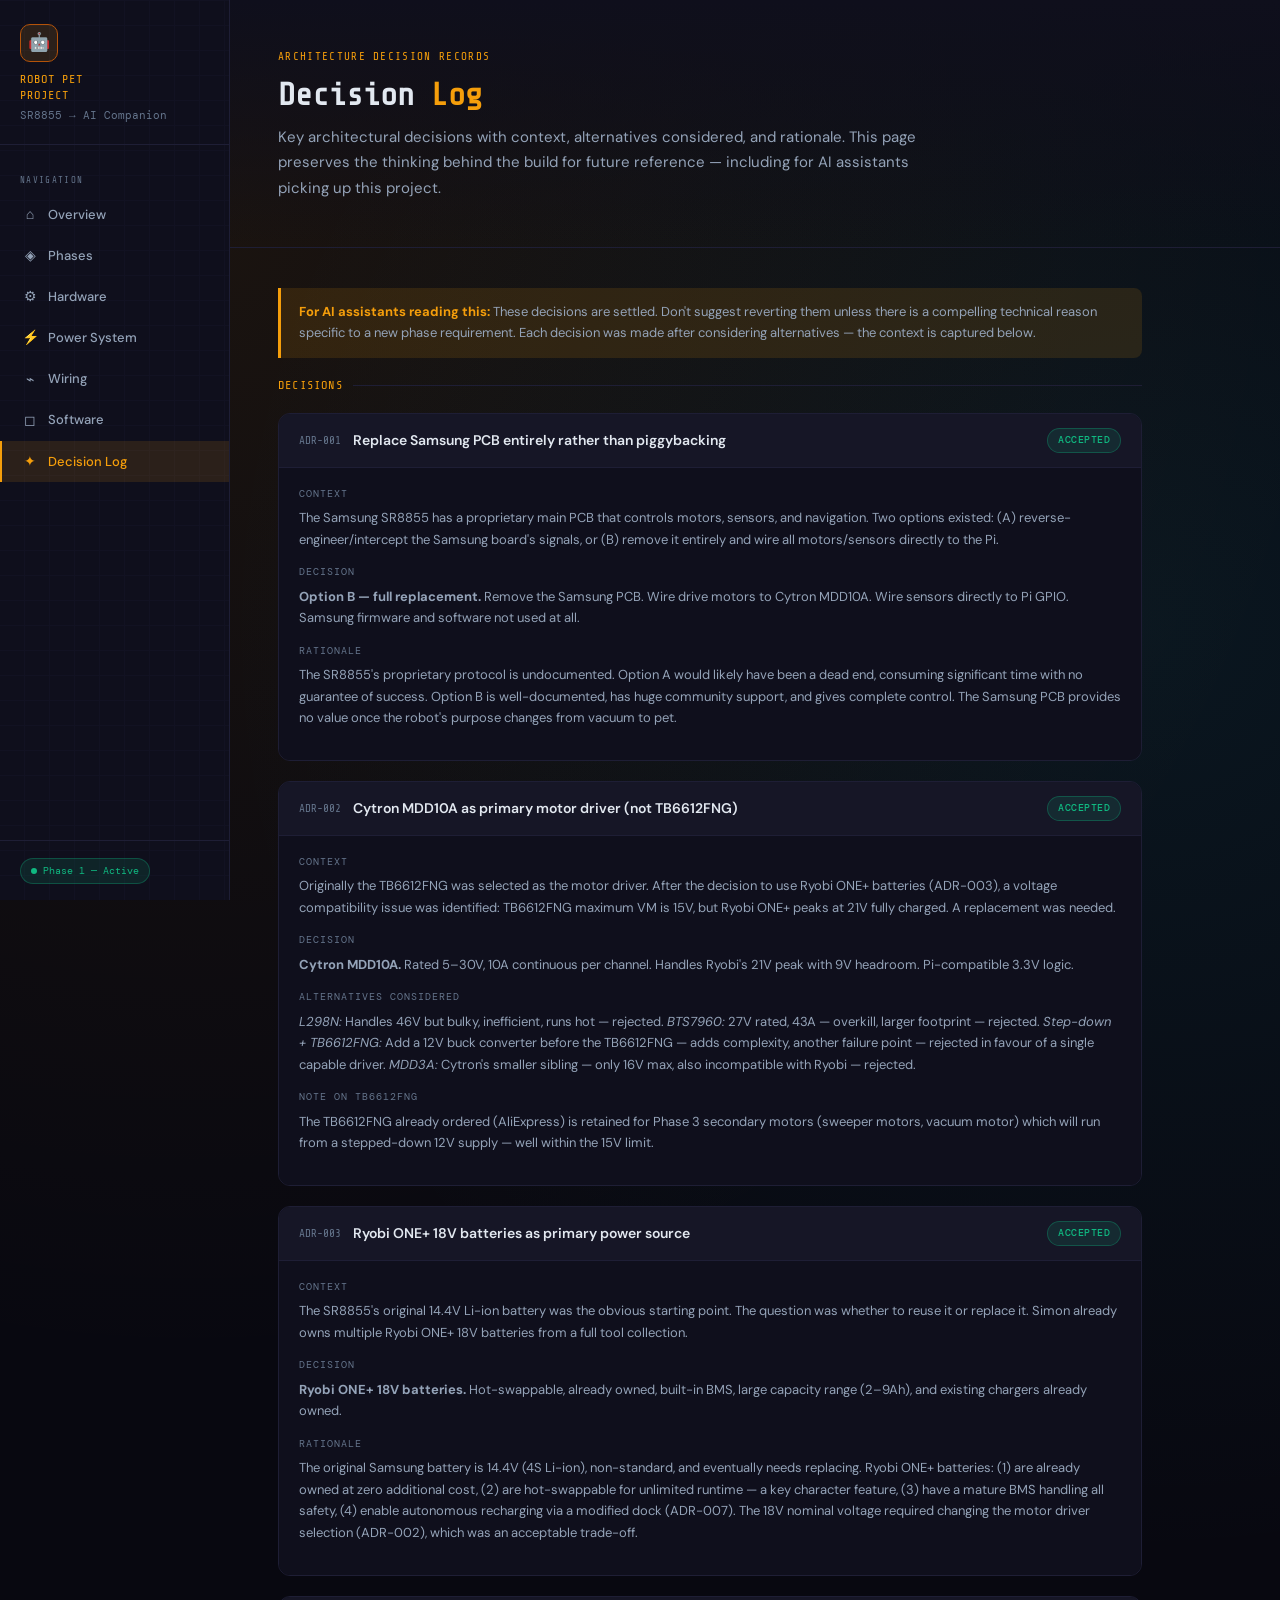
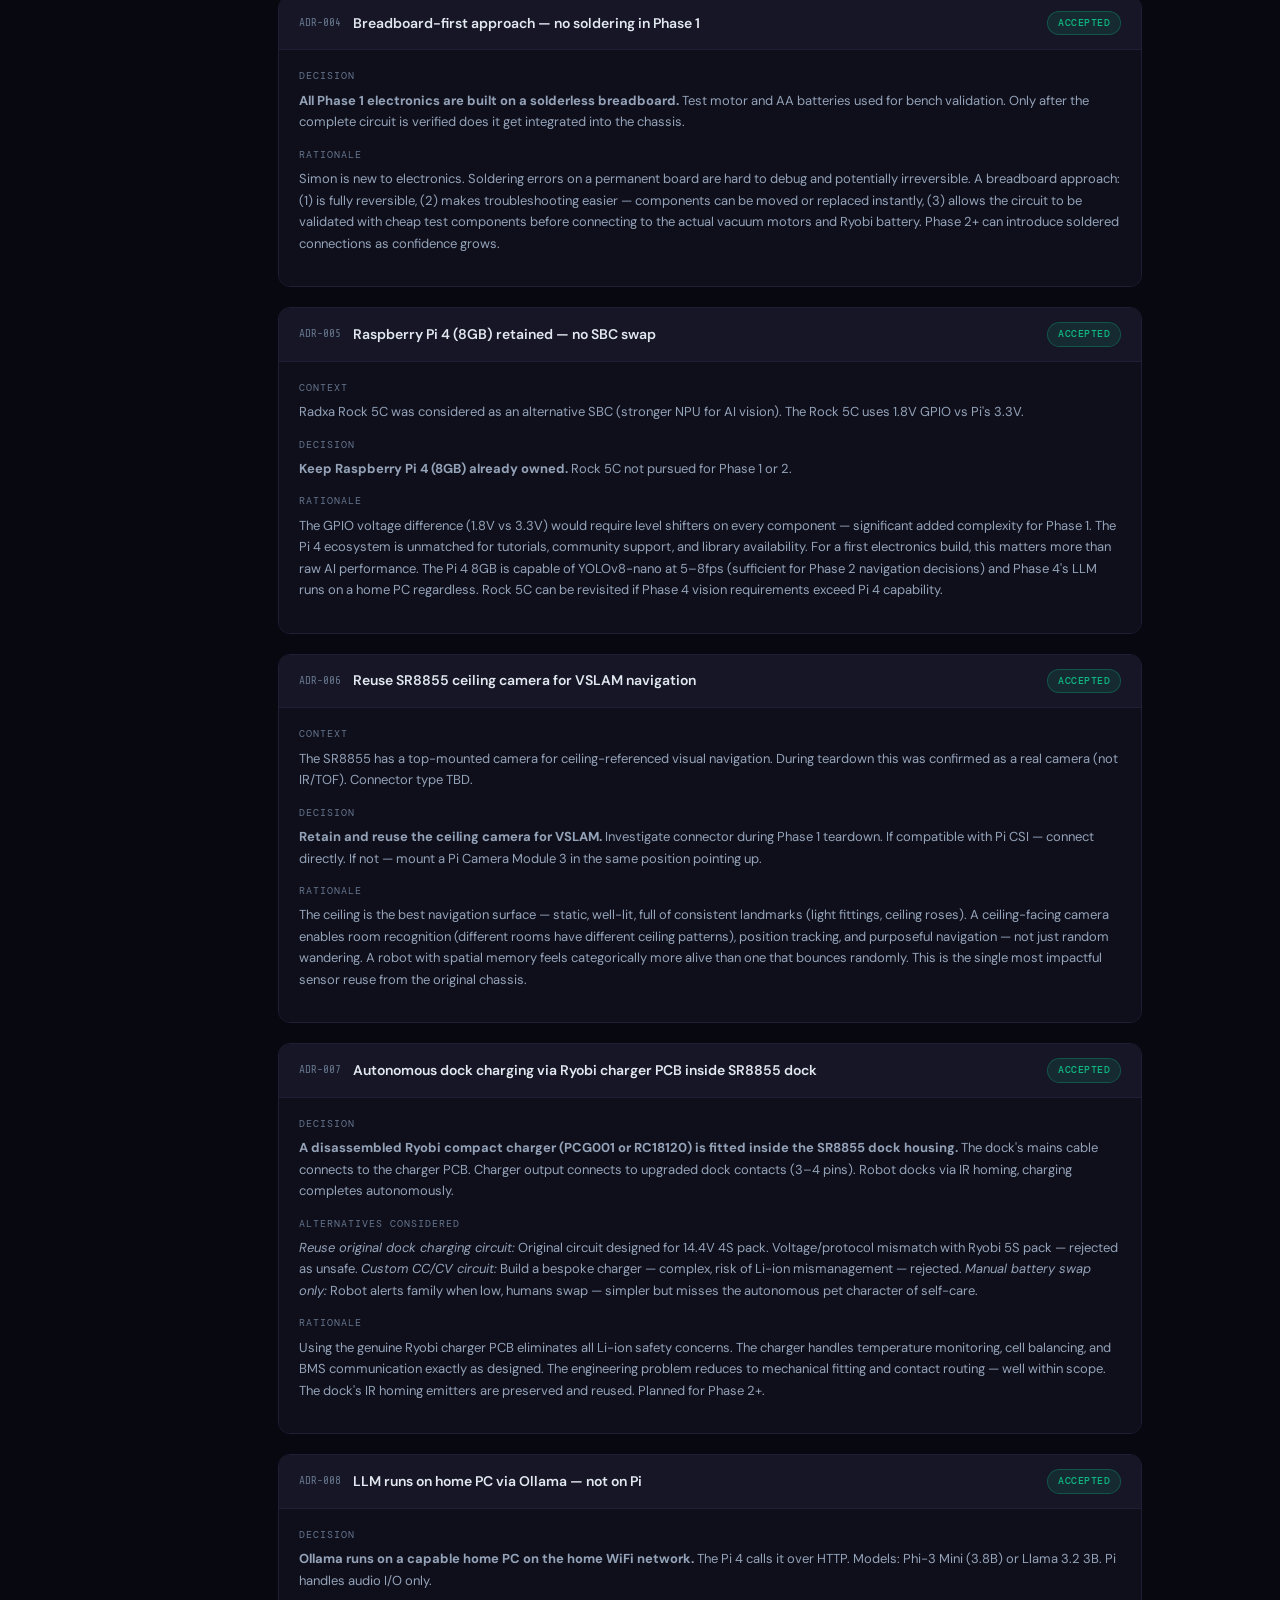
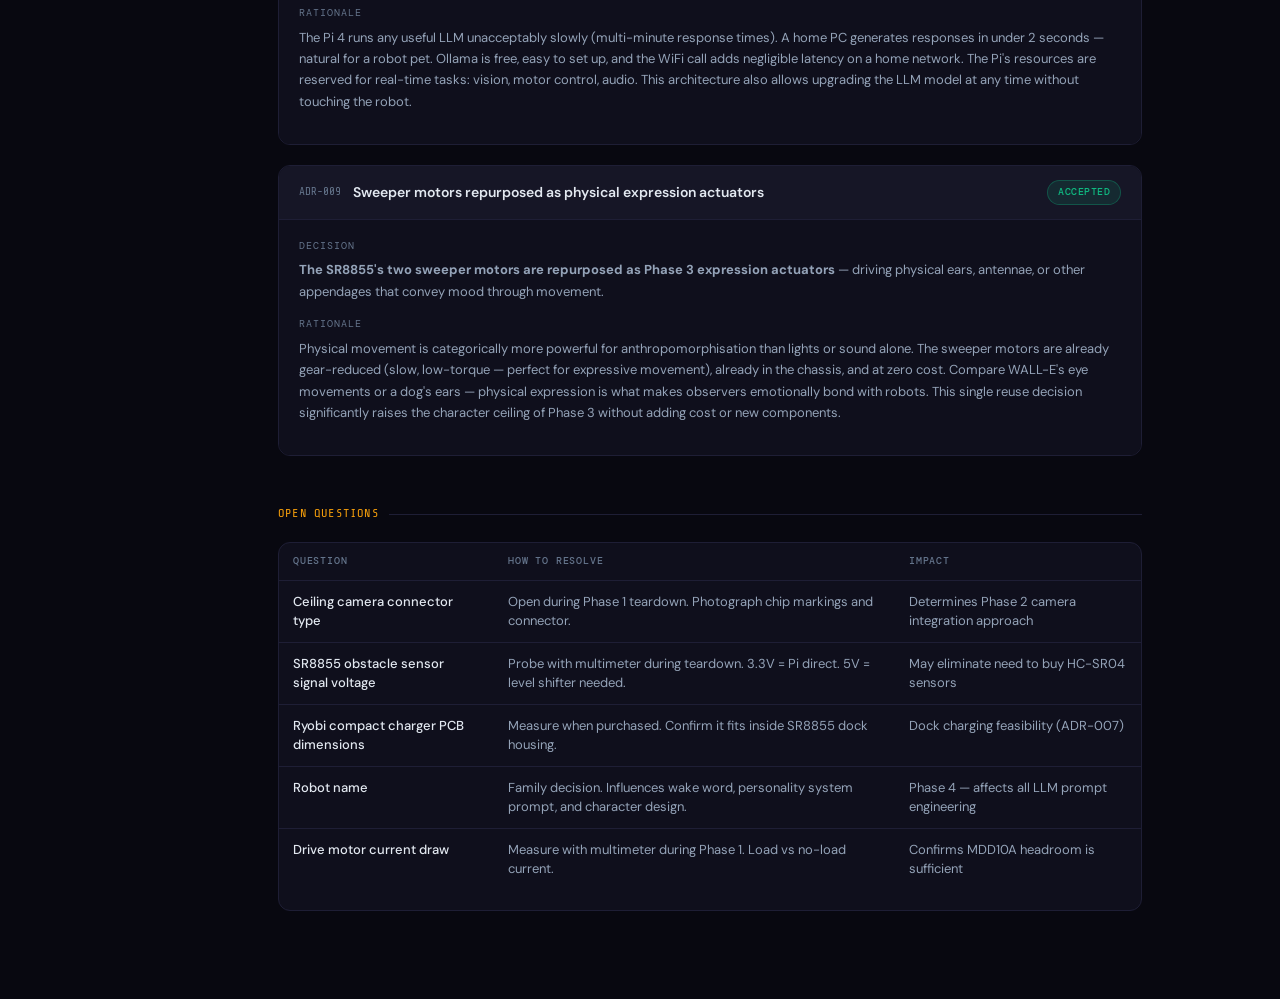
==== blog/decisions.html @ b0f36913 "chore: move documentation into blog folder" ====
<!DOCTYPE html>
<html lang="en">
<head>
<meta charset="UTF-8">
<meta name="viewport" content="width=device-width, initial-scale=1.0">
<title>Robot Pet Project — Decision Log</title>
<link rel="stylesheet" href="styles.css">
</head>
<body>

<nav class="sidebar">
  <div class="sidebar-logo">
    <div class="logo-icon">🤖</div>
    <div class="logo-title">Robot Pet<br>Project</div>
    <div class="logo-sub">SR8855 → AI Companion</div>
  </div>
  <div class="sidebar-nav">
    <div class="nav-section">Navigation</div>
    <a href="index.html" class="nav-link"><span class="nav-icon">⌂</span> Overview</a>
    <a href="phases.html" class="nav-link"><span class="nav-icon">◈</span> Phases</a>
    <a href="hardware.html" class="nav-link"><span class="nav-icon">⚙</span> Hardware</a>
    <a href="power.html" class="nav-link"><span class="nav-icon">⚡</span> Power System</a>
    <a href="wiring.html" class="nav-link"><span class="nav-icon">⌁</span> Wiring</a>
    <a href="software.html" class="nav-link"><span class="nav-icon">◻</span> Software</a>
    <a href="decisions.html" class="nav-link active"><span class="nav-icon">✦</span> Decision Log</a>
  </div>
  <div class="sidebar-footer">
    <div class="status-pill"><span class="status-dot"></span> Phase 1 — Active</div>
  </div>
</nav>

<main class="main">
  <div class="page-header">
    <div class="page-eyebrow">Architecture Decision Records</div>
    <h1 class="page-title">Decision <span>Log</span></h1>
    <p class="page-desc">Key architectural decisions with context, alternatives considered, and rationale. This page preserves the thinking behind the build for future reference — including for AI assistants picking up this project.</p>
  </div>

  <div class="content">

    <div class="info-box">
      <strong>For AI assistants reading this:</strong> These decisions are settled. Don't suggest reverting them unless there is a compelling technical reason specific to a new phase requirement. Each decision was made after considering alternatives — the context is captured below.
    </div>

    <div class="section">
      <div class="section-title">Decisions</div>

      <div class="adr">
        <div class="adr-header">
          <div class="adr-id">ADR-001</div>
          <div class="adr-title">Replace Samsung PCB entirely rather than piggybacking</div>
          <span class="badge badge-green">Accepted</span>
        </div>
        <div class="adr-body">
          <div class="adr-section">Context</div>
          <p style="font-size:13px">The Samsung SR8855 has a proprietary main PCB that controls motors, sensors, and navigation. Two options existed: (A) reverse-engineer/intercept the Samsung board's signals, or (B) remove it entirely and wire all motors/sensors directly to the Pi.</p>
          <div class="adr-section">Decision</div>
          <p style="font-size:13px"><strong>Option B — full replacement.</strong> Remove the Samsung PCB. Wire drive motors to Cytron MDD10A. Wire sensors directly to Pi GPIO. Samsung firmware and software not used at all.</p>
          <div class="adr-section">Rationale</div>
          <p style="font-size:13px">The SR8855's proprietary protocol is undocumented. Option A would likely have been a dead end, consuming significant time with no guarantee of success. Option B is well-documented, has huge community support, and gives complete control. The Samsung PCB provides no value once the robot's purpose changes from vacuum to pet.</p>
        </div>
      </div>

      <div class="adr">
        <div class="adr-header">
          <div class="adr-id">ADR-002</div>
          <div class="adr-title">Cytron MDD10A as primary motor driver (not TB6612FNG)</div>
          <span class="badge badge-green">Accepted</span>
        </div>
        <div class="adr-body">
          <div class="adr-section">Context</div>
          <p style="font-size:13px">Originally the TB6612FNG was selected as the motor driver. After the decision to use Ryobi ONE+ batteries (ADR-003), a voltage compatibility issue was identified: TB6612FNG maximum VM is 15V, but Ryobi ONE+ peaks at 21V fully charged. A replacement was needed.</p>
          <div class="adr-section">Decision</div>
          <p style="font-size:13px"><strong>Cytron MDD10A.</strong> Rated 5–30V, 10A continuous per channel. Handles Ryobi's 21V peak with 9V headroom. Pi-compatible 3.3V logic.</p>
          <div class="adr-section">Alternatives considered</div>
          <p style="font-size:13px"><em>L298N:</em> Handles 46V but bulky, inefficient, runs hot — rejected. <em>BTS7960:</em> 27V rated, 43A — overkill, larger footprint — rejected. <em>Step-down + TB6612FNG:</em> Add a 12V buck converter before the TB6612FNG — adds complexity, another failure point — rejected in favour of a single capable driver. <em>MDD3A:</em> Cytron's smaller sibling — only 16V max, also incompatible with Ryobi — rejected.</p>
          <div class="adr-section">Note on TB6612FNG</div>
          <p style="font-size:13px">The TB6612FNG already ordered (AliExpress) is retained for Phase 3 secondary motors (sweeper motors, vacuum motor) which will run from a stepped-down 12V supply — well within the 15V limit.</p>
        </div>
      </div>

      <div class="adr">
        <div class="adr-header">
          <div class="adr-id">ADR-003</div>
          <div class="adr-title">Ryobi ONE+ 18V batteries as primary power source</div>
          <span class="badge badge-green">Accepted</span>
        </div>
        <div class="adr-body">
          <div class="adr-section">Context</div>
          <p style="font-size:13px">The SR8855's original 14.4V Li-ion battery was the obvious starting point. The question was whether to reuse it or replace it. Simon already owns multiple Ryobi ONE+ 18V batteries from a full tool collection.</p>
          <div class="adr-section">Decision</div>
          <p style="font-size:13px"><strong>Ryobi ONE+ 18V batteries.</strong> Hot-swappable, already owned, built-in BMS, large capacity range (2–9Ah), and existing chargers already owned.</p>
          <div class="adr-section">Rationale</div>
          <p style="font-size:13px">The original Samsung battery is 14.4V (4S Li-ion), non-standard, and eventually needs replacing. Ryobi ONE+ batteries: (1) are already owned at zero additional cost, (2) are hot-swappable for unlimited runtime — a key character feature, (3) have a mature BMS handling all safety, (4) enable autonomous recharging via a modified dock (ADR-007). The 18V nominal voltage required changing the motor driver selection (ADR-002), which was an acceptable trade-off.</p>
        </div>
      </div>

      <div class="adr">
        <div class="adr-header">
          <div class="adr-id">ADR-004</div>
          <div class="adr-title">Breadboard-first approach — no soldering in Phase 1</div>
          <span class="badge badge-green">Accepted</span>
        </div>
        <div class="adr-body">
          <div class="adr-section">Decision</div>
          <p style="font-size:13px"><strong>All Phase 1 electronics are built on a solderless breadboard.</strong> Test motor and AA batteries used for bench validation. Only after the complete circuit is verified does it get integrated into the chassis.</p>
          <div class="adr-section">Rationale</div>
          <p style="font-size:13px">Simon is new to electronics. Soldering errors on a permanent board are hard to debug and potentially irreversible. A breadboard approach: (1) is fully reversible, (2) makes troubleshooting easier — components can be moved or replaced instantly, (3) allows the circuit to be validated with cheap test components before connecting to the actual vacuum motors and Ryobi battery. Phase 2+ can introduce soldered connections as confidence grows.</p>
        </div>
      </div>

      <div class="adr">
        <div class="adr-header">
          <div class="adr-id">ADR-005</div>
          <div class="adr-title">Raspberry Pi 4 (8GB) retained — no SBC swap</div>
          <span class="badge badge-green">Accepted</span>
        </div>
        <div class="adr-body">
          <div class="adr-section">Context</div>
          <p style="font-size:13px">Radxa Rock 5C was considered as an alternative SBC (stronger NPU for AI vision). The Rock 5C uses 1.8V GPIO vs Pi's 3.3V.</p>
          <div class="adr-section">Decision</div>
          <p style="font-size:13px"><strong>Keep Raspberry Pi 4 (8GB) already owned.</strong> Rock 5C not pursued for Phase 1 or 2.</p>
          <div class="adr-section">Rationale</div>
          <p style="font-size:13px">The GPIO voltage difference (1.8V vs 3.3V) would require level shifters on every component — significant added complexity for Phase 1. The Pi 4 ecosystem is unmatched for tutorials, community support, and library availability. For a first electronics build, this matters more than raw AI performance. The Pi 4 8GB is capable of YOLOv8-nano at 5–8fps (sufficient for Phase 2 navigation decisions) and Phase 4's LLM runs on a home PC regardless. Rock 5C can be revisited if Phase 4 vision requirements exceed Pi 4 capability.</p>
        </div>
      </div>

      <div class="adr">
        <div class="adr-header">
          <div class="adr-id">ADR-006</div>
          <div class="adr-title">Reuse SR8855 ceiling camera for VSLAM navigation</div>
          <span class="badge badge-green">Accepted</span>
        </div>
        <div class="adr-body">
          <div class="adr-section">Context</div>
          <p style="font-size:13px">The SR8855 has a top-mounted camera for ceiling-referenced visual navigation. During teardown this was confirmed as a real camera (not IR/TOF). Connector type TBD.</p>
          <div class="adr-section">Decision</div>
          <p style="font-size:13px"><strong>Retain and reuse the ceiling camera for VSLAM.</strong> Investigate connector during Phase 1 teardown. If compatible with Pi CSI — connect directly. If not — mount a Pi Camera Module 3 in the same position pointing up.</p>
          <div class="adr-section">Rationale</div>
          <p style="font-size:13px">The ceiling is the best navigation surface — static, well-lit, full of consistent landmarks (light fittings, ceiling roses). A ceiling-facing camera enables room recognition (different rooms have different ceiling patterns), position tracking, and purposeful navigation — not just random wandering. A robot with spatial memory feels categorically more alive than one that bounces randomly. This is the single most impactful sensor reuse from the original chassis.</p>
        </div>
      </div>

      <div class="adr">
        <div class="adr-header">
          <div class="adr-id">ADR-007</div>
          <div class="adr-title">Autonomous dock charging via Ryobi charger PCB inside SR8855 dock</div>
          <span class="badge badge-green">Accepted</span>
        </div>
        <div class="adr-body">
          <div class="adr-section">Decision</div>
          <p style="font-size:13px"><strong>A disassembled Ryobi compact charger (PCG001 or RC18120) is fitted inside the SR8855 dock housing.</strong> The dock's mains cable connects to the charger PCB. Charger output connects to upgraded dock contacts (3–4 pins). Robot docks via IR homing, charging completes autonomously.</p>
          <div class="adr-section">Alternatives considered</div>
          <p style="font-size:13px"><em>Reuse original dock charging circuit:</em> Original circuit designed for 14.4V 4S pack. Voltage/protocol mismatch with Ryobi 5S pack — rejected as unsafe. <em>Custom CC/CV circuit:</em> Build a bespoke charger — complex, risk of Li-ion mismanagement — rejected. <em>Manual battery swap only:</em> Robot alerts family when low, humans swap — simpler but misses the autonomous pet character of self-care.</p>
          <div class="adr-section">Rationale</div>
          <p style="font-size:13px">Using the genuine Ryobi charger PCB eliminates all Li-ion safety concerns. The charger handles temperature monitoring, cell balancing, and BMS communication exactly as designed. The engineering problem reduces to mechanical fitting and contact routing — well within scope. The dock's IR homing emitters are preserved and reused. Planned for Phase 2+.</p>
        </div>
      </div>

      <div class="adr">
        <div class="adr-header">
          <div class="adr-id">ADR-008</div>
          <div class="adr-title">LLM runs on home PC via Ollama — not on Pi</div>
          <span class="badge badge-green">Accepted</span>
        </div>
        <div class="adr-body">
          <div class="adr-section">Decision</div>
          <p style="font-size:13px"><strong>Ollama runs on a capable home PC on the home WiFi network.</strong> The Pi 4 calls it over HTTP. Models: Phi-3 Mini (3.8B) or Llama 3.2 3B. Pi handles audio I/O only.</p>
          <div class="adr-section">Rationale</div>
          <p style="font-size:13px">The Pi 4 runs any useful LLM unacceptably slowly (multi-minute response times). A home PC generates responses in under 2 seconds — natural for a robot pet. Ollama is free, easy to set up, and the WiFi call adds negligible latency on a home network. The Pi's resources are reserved for real-time tasks: vision, motor control, audio. This architecture also allows upgrading the LLM model at any time without touching the robot.</p>
        </div>
      </div>

      <div class="adr">
        <div class="adr-header">
          <div class="adr-id">ADR-009</div>
          <div class="adr-title">Sweeper motors repurposed as physical expression actuators</div>
          <span class="badge badge-green">Accepted</span>
        </div>
        <div class="adr-body">
          <div class="adr-section">Decision</div>
          <p style="font-size:13px"><strong>The SR8855's two sweeper motors are repurposed as Phase 3 expression actuators</strong> — driving physical ears, antennae, or other appendages that convey mood through movement.</p>
          <div class="adr-section">Rationale</div>
          <p style="font-size:13px">Physical movement is categorically more powerful for anthropomorphisation than lights or sound alone. The sweeper motors are already gear-reduced (slow, low-torque — perfect for expressive movement), already in the chassis, and at zero cost. Compare WALL-E's eye movements or a dog's ears — physical expression is what makes observers emotionally bond with robots. This single reuse decision significantly raises the character ceiling of Phase 3 without adding cost or new components.</p>
        </div>
      </div>

    </div>

    <div class="section">
      <div class="section-title">Open Questions</div>
      <div class="table-wrap">
        <table>
          <thead><tr><th>Question</th><th>How to resolve</th><th>Impact</th></tr></thead>
          <tbody>
            <tr>
              <td><strong>Ceiling camera connector type</strong></td>
              <td>Open during Phase 1 teardown. Photograph chip markings and connector.</td>
              <td>Determines Phase 2 camera integration approach</td>
            </tr>
            <tr>
              <td><strong>SR8855 obstacle sensor signal voltage</strong></td>
              <td>Probe with multimeter during teardown. 3.3V = Pi direct. 5V = level shifter needed.</td>
              <td>May eliminate need to buy HC-SR04 sensors</td>
            </tr>
            <tr>
              <td><strong>Ryobi compact charger PCB dimensions</strong></td>
              <td>Measure when purchased. Confirm it fits inside SR8855 dock housing.</td>
              <td>Dock charging feasibility (ADR-007)</td>
            </tr>
            <tr>
              <td><strong>Robot name</strong></td>
              <td>Family decision. Influences wake word, personality system prompt, and character design.</td>
              <td>Phase 4 — affects all LLM prompt engineering</td>
            </tr>
            <tr>
              <td><strong>Drive motor current draw</strong></td>
              <td>Measure with multimeter during Phase 1. Load vs no-load current.</td>
              <td>Confirms MDD10A headroom is sufficient</td>
            </tr>
          </tbody>
        </table>
      </div>
    </div>

  </div>
</main>

</body>
</html>
---- blog/styles.css ----
@import url('https://fonts.googleapis.com/css2?family=Share+Tech+Mono&family=DM+Sans:wght@300;400;500;600&family=DM+Mono:wght@400;500&display=swap');

:root {
  --bg: #080810;
  --surface: #0F0F1C;
  --surface2: #161626;
  --surface3: #1C1C30;
  --border: #1E1E35;
  --border2: #2A2A45;
  --amber: #F59E0B;
  --amber-dim: #B45309;
  --amber-glow: rgba(245,158,11,0.12);
  --cyan: #22D3EE;
  --cyan-dim: #0891B2;
  --cyan-glow: rgba(34,211,238,0.10);
  --green: #10B981;
  --green-glow: rgba(16,185,129,0.12);
  --purple: #A78BFA;
  --red: #F87171;
  --text: #E2E8F0;
  --text2: #94A3B8;
  --text3: #64748B;
  --sidebar-w: 230px;
  --font-mono: 'Share Tech Mono', monospace;
  --font-body: 'DM Sans', sans-serif;
  --font-code: 'DM Mono', monospace;
}

*, *::before, *::after { box-sizing: border-box; margin: 0; padding: 0; }

html { scroll-behavior: smooth; }

body {
  font-family: var(--font-body);
  background:
    radial-gradient(circle at 15% 5%, rgba(245,158,11,0.08) 0%, transparent 28%),
    radial-gradient(circle at 90% 15%, rgba(34,211,238,0.07) 0%, transparent 25%),
    var(--bg);
  color: var(--text);
  min-height: 100vh;
  display: flex;
  font-size: 15px;
  line-height: 1.65;
}

a { transition: color 0.2s ease, background-color 0.2s ease, border-color 0.2s ease; }

:focus-visible {
  outline: 2px solid var(--cyan);
  outline-offset: 2px;
}

/* ─── SIDEBAR ─────────────────────────────────────────────── */
.sidebar {
  width: var(--sidebar-w);
  min-height: 100vh;
  background: var(--surface);
  border-right: 1px solid var(--border);
  position: fixed;
  top: 0; left: 0;
  display: flex;
  flex-direction: column;
  z-index: 100;
  overflow: hidden;
}

.sidebar::before {
  content: '';
  position: absolute;
  inset: 0;
  background-image:
    repeating-linear-gradient(0deg, transparent, transparent 24px, var(--border) 24px, var(--border) 25px),
    repeating-linear-gradient(90deg, transparent, transparent 24px, var(--border) 24px, var(--border) 25px);
  opacity: 0.25;
  pointer-events: none;
}

.sidebar-logo {
  padding: 24px 20px 20px;
  border-bottom: 1px solid var(--border);
  position: relative;
  z-index: 1;
}

.logo-icon {
  width: 38px; height: 38px;
  background: var(--amber-glow);
  border: 1px solid var(--amber-dim);
  border-radius: 10px;
  display: flex; align-items: center; justify-content: center;
  font-size: 18px;
  margin-bottom: 10px;
}

.logo-title {
  font-family: var(--font-mono);
  font-size: 12px;
  color: var(--amber);
  letter-spacing: 0.08em;
  text-transform: uppercase;
  line-height: 1.3;
}

.logo-sub {
  font-size: 11px;
  color: var(--text3);
  margin-top: 3px;
  font-family: var(--font-code);
}

.sidebar-nav {
  flex: 1;
  padding: 16px 0;
  position: relative;
  z-index: 1;
}

.nav-section {
  font-family: var(--font-mono);
  font-size: 9px;
  color: var(--text3);
  letter-spacing: 0.15em;
  text-transform: uppercase;
  padding: 12px 20px 6px;
}

.nav-link {
  display: flex;
  align-items: center;
  gap: 10px;
  padding: 9px 20px;
  color: var(--text2);
  text-decoration: none;
  font-size: 13px;
  font-weight: 500;
  transition: all 0.15s;
  border-left: 2px solid transparent;
  position: relative;
}

.nav-link:hover {
  color: var(--text);
  background: var(--surface2);
  border-left-color: var(--border2);
}

.nav-link.active {
  color: var(--amber);
  background: var(--amber-glow);
  border-left-color: var(--amber);
}

.nav-icon {
  width: 16px;
  text-align: center;
  font-size: 14px;
  flex-shrink: 0;
}

.sidebar-footer {
  padding: 16px 20px;
  border-top: 1px solid var(--border);
  position: relative;
  z-index: 1;
}

.status-pill {
  display: inline-flex;
  align-items: center;
  gap: 6px;
  font-family: var(--font-code);
  font-size: 10px;
  color: var(--green);
  background: var(--green-glow);
  border: 1px solid rgba(16,185,129,0.3);
  border-radius: 20px;
  padding: 4px 10px;
}

.status-dot {
  width: 6px; height: 6px;
  border-radius: 50%;
  background: var(--green);
  animation: pulse 2s infinite;
}

@keyframes pulse {
  0%, 100% { opacity: 1; }
  50% { opacity: 0.4; }
}

/* ─── MAIN CONTENT ────────────────────────────────────────── */
.main {
  margin-left: var(--sidebar-w);
  flex: 1;
  min-width: 0;
}

.page-header {
  padding: 48px 48px 32px;
  border-bottom: 1px solid var(--border);
  background: linear-gradient(180deg, var(--surface) 0%, transparent 100%);
}

.page-eyebrow {
  font-family: var(--font-mono);
  font-size: 11px;
  color: var(--amber);
  letter-spacing: 0.12em;
  text-transform: uppercase;
  margin-bottom: 10px;
}

.page-title {
  font-family: var(--font-mono);
  font-size: 32px;
  color: var(--text);
  line-height: 1.2;
  margin-bottom: 10px;
}

.page-title span { color: var(--amber); }

.page-desc {
  font-size: 15px;
  color: var(--text2);
  max-width: 640px;
  line-height: 1.7;
}

.content {
  padding: 40px 48px;
  max-width: 960px;
}

/* ─── COMPONENTS ──────────────────────────────────────────── */
.section { margin-bottom: 48px; }

.section-title {
  font-family: var(--font-mono);
  font-size: 12px;
  color: var(--amber);
  letter-spacing: 0.1em;
  text-transform: uppercase;
  margin-bottom: 18px;
  display: flex;
  align-items: center;
  gap: 10px;
}

.section-title::after {
  content: '';
  flex: 1;
  height: 1px;
  background: var(--border);
}

h2 {
  font-family: var(--font-mono);
  font-size: 18px;
  color: var(--text);
  margin-bottom: 12px;
}

h3 {
  font-size: 15px;
  font-weight: 600;
  color: var(--text);
  margin-bottom: 8px;
}

p { color: var(--text2); margin-bottom: 14px; }

.card {
  background: var(--surface);
  border: 1px solid var(--border);
  border-radius: 12px;
  padding: 24px;
  margin-bottom: 14px;
  transition: border-color 0.2s ease, transform 0.2s ease, box-shadow 0.2s ease;
}

.card:hover {
  border-color: var(--border2);
  transform: translateY(-2px);
  box-shadow: 0 8px 20px rgba(0, 0, 0, 0.18);
}

.card-amber {
  border-color: rgba(245,158,11,0.25);
  background: linear-gradient(135deg, var(--surface) 0%, rgba(245,158,11,0.04) 100%);
}

.card-cyan {
  border-color: rgba(34,211,238,0.2);
  background: linear-gradient(135deg, var(--surface) 0%, rgba(34,211,238,0.04) 100%);
}

.card-green {
  border-color: rgba(16,185,129,0.2);
  background: linear-gradient(135deg, var(--surface) 0%, rgba(16,185,129,0.04) 100%);
}

.grid-2 { display: grid; grid-template-columns: 1fr 1fr; gap: 14px; }
.grid-3 { display: grid; grid-template-columns: 1fr 1fr 1fr; gap: 14px; }

.badge {
  display: inline-flex;
  align-items: center;
  gap: 5px;
  font-family: var(--font-code);
  font-size: 10px;
  font-weight: 500;
  padding: 3px 10px;
  border-radius: 20px;
  text-transform: uppercase;
  letter-spacing: 0.05em;
}

.badge-amber { background: rgba(245,158,11,0.15); color: var(--amber); border: 1px solid rgba(245,158,11,0.3); }
.badge-green { background: rgba(16,185,129,0.12); color: var(--green); border: 1px solid rgba(16,185,129,0.3); }
.badge-cyan { background: rgba(34,211,238,0.10); color: var(--cyan); border: 1px solid rgba(34,211,238,0.25); }
.badge-purple { background: rgba(167,139,250,0.12); color: var(--purple); border: 1px solid rgba(167,139,250,0.3); }
.badge-gray { background: var(--surface2); color: var(--text3); border: 1px solid var(--border); }

.tag { 
  display: inline-block; 
  font-family: var(--font-code); 
  font-size: 11px; 
  color: var(--cyan); 
  background: var(--cyan-glow); 
  border: 1px solid rgba(34,211,238,0.2); 
  border-radius: 4px; 
  padding: 1px 7px; 
  margin: 2px;
}

/* Phase cards */
.phase-card {
  border: 1px solid var(--border);
  border-radius: 12px;
  overflow: hidden;
  margin-bottom: 16px;
}

.phase-header {
  padding: 18px 24px;
  display: flex;
  align-items: center;
  gap: 16px;
  border-bottom: 1px solid var(--border);
}

.phase-num {
  font-family: var(--font-mono);
  font-size: 28px;
  font-weight: 400;
  line-height: 1;
  min-width: 36px;
}

.phase-1 .phase-num { color: var(--amber); }
.phase-2 .phase-num { color: var(--cyan); }
.phase-3 .phase-num { color: var(--purple); }
.phase-4 .phase-num { color: var(--green); }

.phase-meta { flex: 1; }
.phase-name { font-weight: 600; font-size: 16px; margin-bottom: 3px; }
.phase-tagline { font-size: 13px; color: var(--text2); }
.phase-body { padding: 20px 24px; background: var(--surface); }

/* Progress bar */
.progress-wrap { margin: 10px 0; }
.progress-label { font-size: 11px; color: var(--text3); font-family: var(--font-code); margin-bottom: 5px; display: flex; justify-content: space-between; }
.progress-bar { height: 4px; background: var(--surface3); border-radius: 2px; overflow: hidden; }
.progress-fill { height: 100%; border-radius: 2px; transition: width 0.6s ease; }
.p1-fill { background: var(--amber); }
.p2-fill { background: var(--cyan); }
.p3-fill { background: var(--purple); }
.p4-fill { background: var(--green); }

/* Table */
table { width: 100%; border-collapse: collapse; font-size: 13px; margin-bottom: 20px; }
th { text-align: left; padding: 10px 14px; font-family: var(--font-code); font-size: 10px; font-weight: 500; color: var(--text3); text-transform: uppercase; letter-spacing: 0.08em; border-bottom: 1px solid var(--border); }
td { padding: 11px 14px; border-bottom: 1px solid var(--border); color: var(--text2); vertical-align: top; line-height: 1.5; }
td strong { color: var(--text); font-weight: 500; }
tr:last-child td { border-bottom: none; }
tr:hover td { background: var(--surface2); }
.table-wrap { background: var(--surface); border: 1px solid var(--border); border-radius: 12px; overflow: hidden; margin-bottom: 20px; }

/* Code blocks */
pre {
  background: var(--surface2);
  border: 1px solid var(--border);
  border-radius: 10px;
  padding: 20px;
  overflow-x: auto;
  font-family: var(--font-code);
  font-size: 13px;
  line-height: 1.7;
  color: var(--cyan);
  margin-bottom: 20px;
}

code {
  font-family: var(--font-code);
  font-size: 12px;
  color: var(--cyan);
  background: var(--surface2);
  border: 1px solid var(--border);
  border-radius: 4px;
  padding: 1px 6px;
}

/* Info boxes */
.info-box {
  border-left: 3px solid var(--amber);
  background: var(--amber-glow);
  border-radius: 0 8px 8px 0;
  padding: 14px 18px;
  font-size: 13px;
  color: var(--text2);
  margin-bottom: 18px;
  line-height: 1.6;
}
.info-box strong { color: var(--amber); }

.warn-box {
  border-left: 3px solid var(--red);
  background: rgba(248,113,113,0.07);
  border-radius: 0 8px 8px 0;
  padding: 14px 18px;
  font-size: 13px;
  color: var(--text2);
  margin-bottom: 18px;
}
.warn-box strong { color: var(--red); }

.tip-box {
  border-left: 3px solid var(--green);
  background: var(--green-glow);
  border-radius: 0 8px 8px 0;
  padding: 14px 18px;
  font-size: 13px;
  color: var(--text2);
  margin-bottom: 18px;
}
.tip-box strong { color: var(--green); }

/* Lists */
ul.styled { list-style: none; padding: 0; }
ul.styled li {
  padding: 6px 0 6px 20px;
  position: relative;
  font-size: 13px;
  color: var(--text2);
  border-bottom: 1px solid var(--border);
}
ul.styled li:last-child { border-bottom: none; }
ul.styled li::before { content: '›'; position: absolute; left: 0; color: var(--amber); font-size: 16px; line-height: 1.4; }

/* Spec grid */
.spec-grid { display: grid; grid-template-columns: auto 1fr; gap: 4px 16px; font-size: 13px; }
.spec-key { color: var(--text3); font-family: var(--font-code); font-size: 11px; padding: 4px 0; white-space: nowrap; }
.spec-val { color: var(--text2); padding: 4px 0; }
.spec-val strong { color: var(--text); }

/* Flow diagram */
.flow {
  display: flex;
  align-items: center;
  gap: 8px;
  flex-wrap: wrap;
  padding: 16px;
  background: var(--surface2);
  border: 1px solid var(--border);
  border-radius: 10px;
  margin-bottom: 16px;
  font-family: var(--font-code);
  font-size: 12px;
}

.flow-box {
  padding: 6px 12px;
  border-radius: 6px;
  border: 1px solid;
  white-space: nowrap;
}

.fb-bat { background: rgba(245,158,11,0.1); border-color: rgba(245,158,11,0.4); color: var(--amber); }
.fb-pi { background: rgba(16,185,129,0.1); border-color: rgba(16,185,129,0.3); color: var(--green); }
.fb-driver { background: rgba(34,211,238,0.08); border-color: rgba(34,211,238,0.3); color: var(--cyan); }
.fb-motor { background: rgba(167,139,250,0.1); border-color: rgba(167,139,250,0.3); color: var(--purple); }
.fb-buck { background: var(--surface3); border-color: var(--border2); color: var(--text2); }

.flow-arr { color: var(--text3); font-size: 16px; }

/* ADR cards for decisions */
.adr {
  border: 1px solid var(--border);
  border-radius: 12px;
  overflow: hidden;
  margin-bottom: 20px;
}
.adr-header {
  padding: 14px 20px;
  background: var(--surface2);
  border-bottom: 1px solid var(--border);
  display: flex;
  align-items: center;
  gap: 12px;
}
.adr-id { font-family: var(--font-mono); font-size: 11px; color: var(--text3); }
.adr-title { font-weight: 600; font-size: 14px; flex: 1; }
.adr-body { padding: 18px 20px; background: var(--surface); }
.adr-section { font-family: var(--font-code); font-size: 10px; text-transform: uppercase; letter-spacing: 0.1em; color: var(--text3); margin: 12px 0 5px; }
.adr-section:first-child { margin-top: 0; }

/* Responsive */
@media (max-width: 768px) {
  body { display: block; }
  .sidebar {
    width: 100%;
    min-height: 0;
    position: sticky;
    top: 0;
    left: 0;
    border-right: 0;
    border-bottom: 1px solid var(--border);
    overflow: visible;
    backdrop-filter: blur(10px);
    background: rgba(15,15,28,0.96);
  }
  .sidebar::before { display: none; }
  .sidebar-logo,
  .sidebar-footer,
  .nav-section { display: none; }
  .sidebar-nav {
    padding: 10px 12px;
    display: flex;
    gap: 8px;
    overflow-x: auto;
    scrollbar-width: thin;
  }
  .nav-link {
    border: 1px solid var(--border);
    border-left: 1px solid var(--border);
    border-radius: 999px;
    white-space: nowrap;
    padding: 8px 12px;
    font-size: 12px;
    flex: 0 0 auto;
  }
  .nav-link:hover {
    border-left-color: var(--border);
    border-color: var(--border2);
  }
  .nav-link.active {
    border-color: rgba(245,158,11,0.45);
  }
  .main { margin-left: 0; }
  .page-header, .content { padding: 24px; }
  .page-title { font-size: 28px; }
  .grid-2, .grid-3 { grid-template-columns: 1fr; }
}

@media (prefers-reduced-motion: reduce) {
  html { scroll-behavior: auto; }
  *, *::before, *::after {
    animation-duration: 0.01ms !important;
    animation-iteration-count: 1 !important;
    transition-duration: 0.01ms !important;
  }
}

/* Scrollbar */
::-webkit-scrollbar { width: 6px; }
::-webkit-scrollbar-track { background: var(--bg); }
::-webkit-scrollbar-thumb { background: var(--border2); border-radius: 3px; }
::-webkit-scrollbar-thumb:hover { background: var(--text3); }
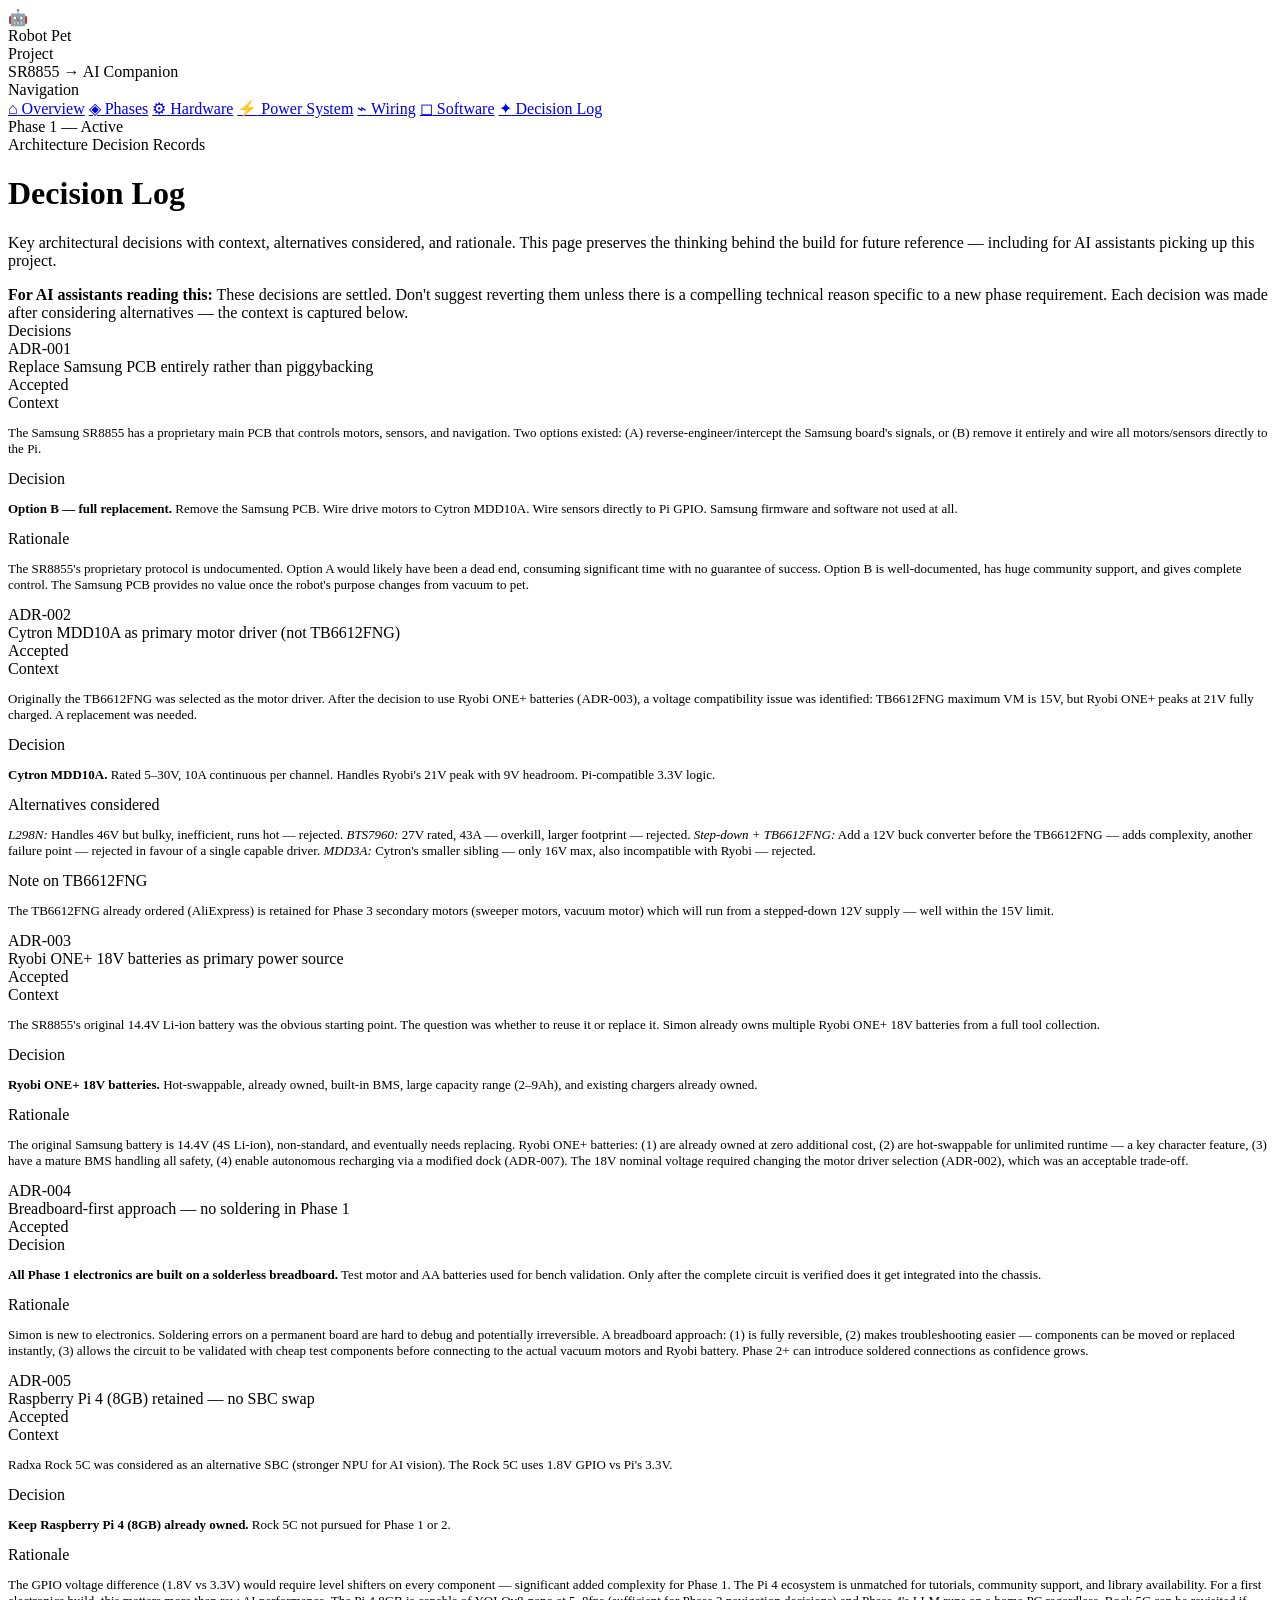
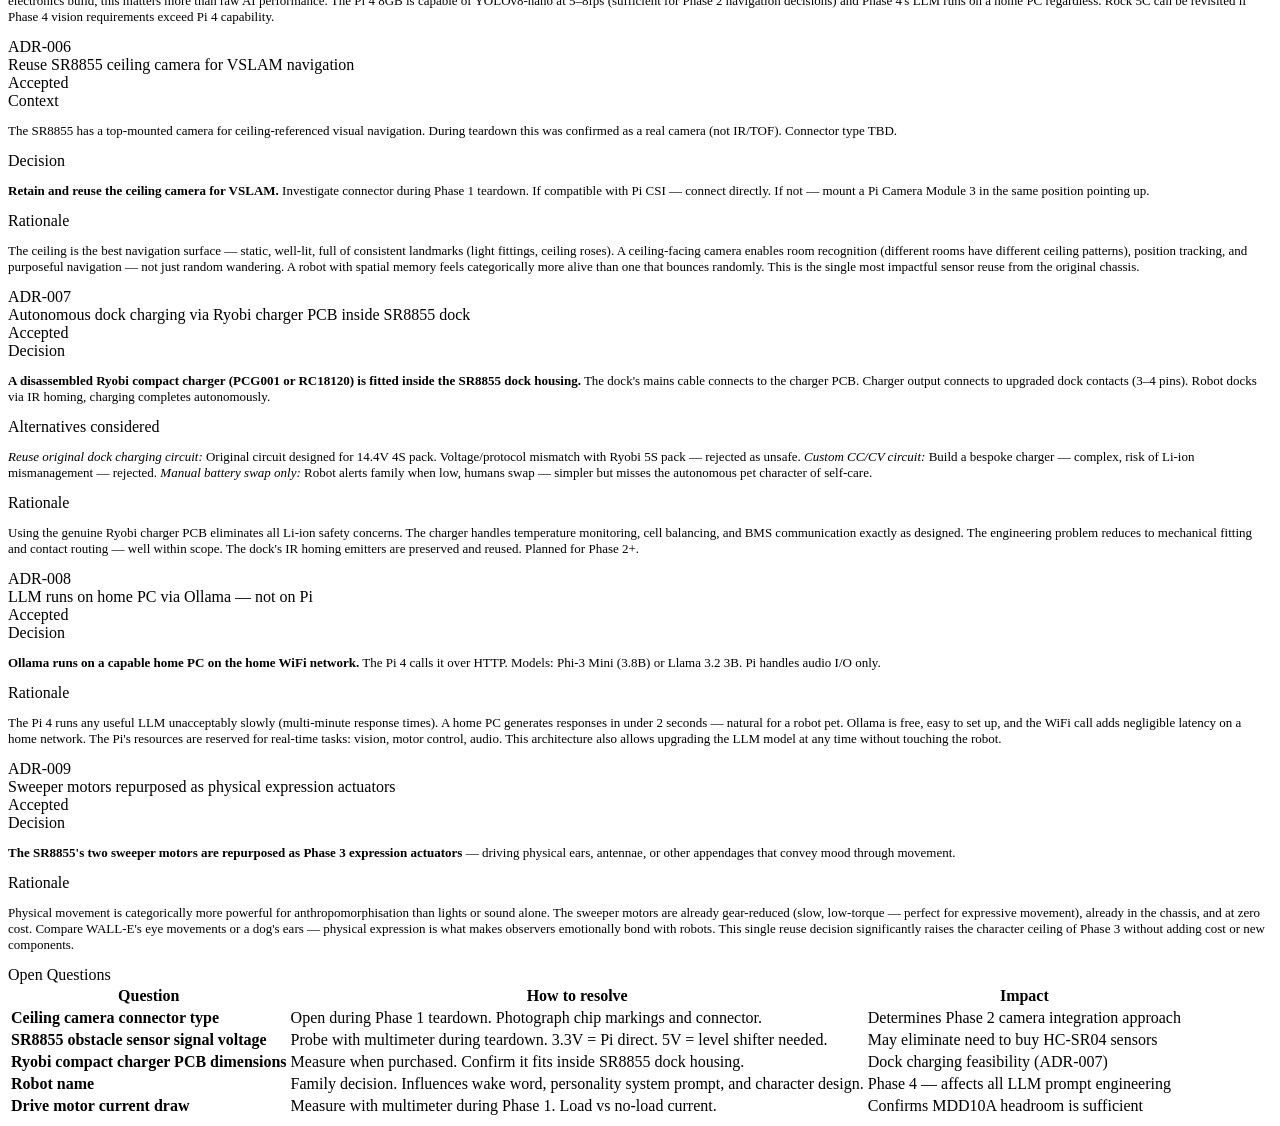
==== commit 8cf5932a: "Fix nav links to use root-relative paths for correct resolution via Cloudflare tunnel Co-Authored-By" ====
--- a/blog/decisions.html
+++ b/blog/decisions.html
@@ -1,10 +1,10 @@
-<!DOCTYPE html>
+﻿<!DOCTYPE html>
 <html lang="en">
 <head>
 <meta charset="UTF-8">
 <meta name="viewport" content="width=device-width, initial-scale=1.0">
 <title>Robot Pet Project — Decision Log</title>
-<link rel="stylesheet" href="styles.css">
+<link rel="stylesheet" href="/styles.css">
 </head>
 <body>
 
@@ -16,13 +16,13 @@
   </div>
   <div class="sidebar-nav">
     <div class="nav-section">Navigation</div>
-    <a href="index.html" class="nav-link"><span class="nav-icon">⌂</span> Overview</a>
-    <a href="phases.html" class="nav-link"><span class="nav-icon">◈</span> Phases</a>
-    <a href="hardware.html" class="nav-link"><span class="nav-icon">⚙</span> Hardware</a>
-    <a href="power.html" class="nav-link"><span class="nav-icon">⚡</span> Power System</a>
-    <a href="wiring.html" class="nav-link"><span class="nav-icon">⌁</span> Wiring</a>
-    <a href="software.html" class="nav-link"><span class="nav-icon">◻</span> Software</a>
-    <a href="decisions.html" class="nav-link active"><span class="nav-icon">✦</span> Decision Log</a>
+    <a href="/index.html" class="nav-link"><span class="nav-icon">⌂</span> Overview</a>
+    <a href="/phases.html" class="nav-link"><span class="nav-icon">◈</span> Phases</a>
+    <a href="/hardware.html" class="nav-link"><span class="nav-icon">⚙</span> Hardware</a>
+    <a href="/power.html" class="nav-link"><span class="nav-icon">⚡</span> Power System</a>
+    <a href="/wiring.html" class="nav-link"><span class="nav-icon">⌁</span> Wiring</a>
+    <a href="/software.html" class="nav-link"><span class="nav-icon">◻</span> Software</a>
+    <a href="/decisions.html" class="nav-link active"><span class="nav-icon">✦</span> Decision Log</a>
   </div>
   <div class="sidebar-footer">
     <div class="status-pill"><span class="status-dot"></span> Phase 1 — Active</div>
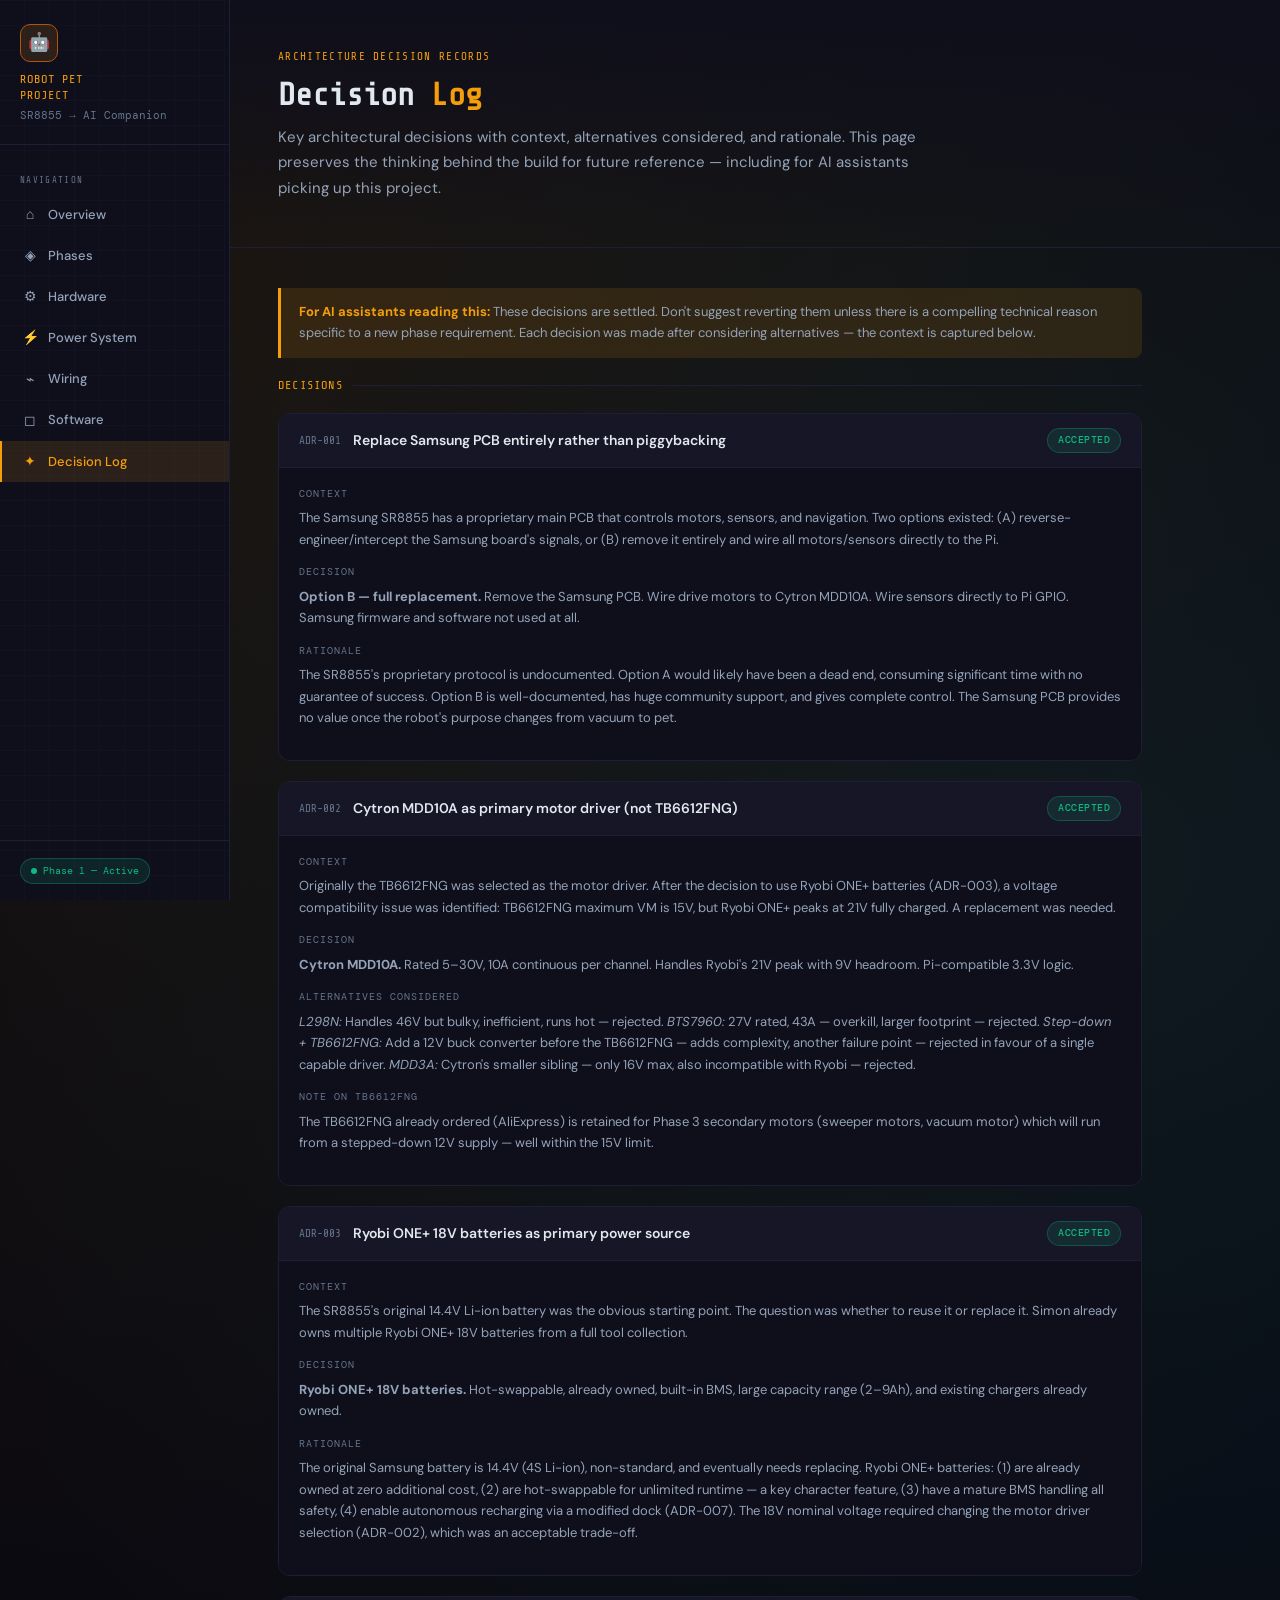
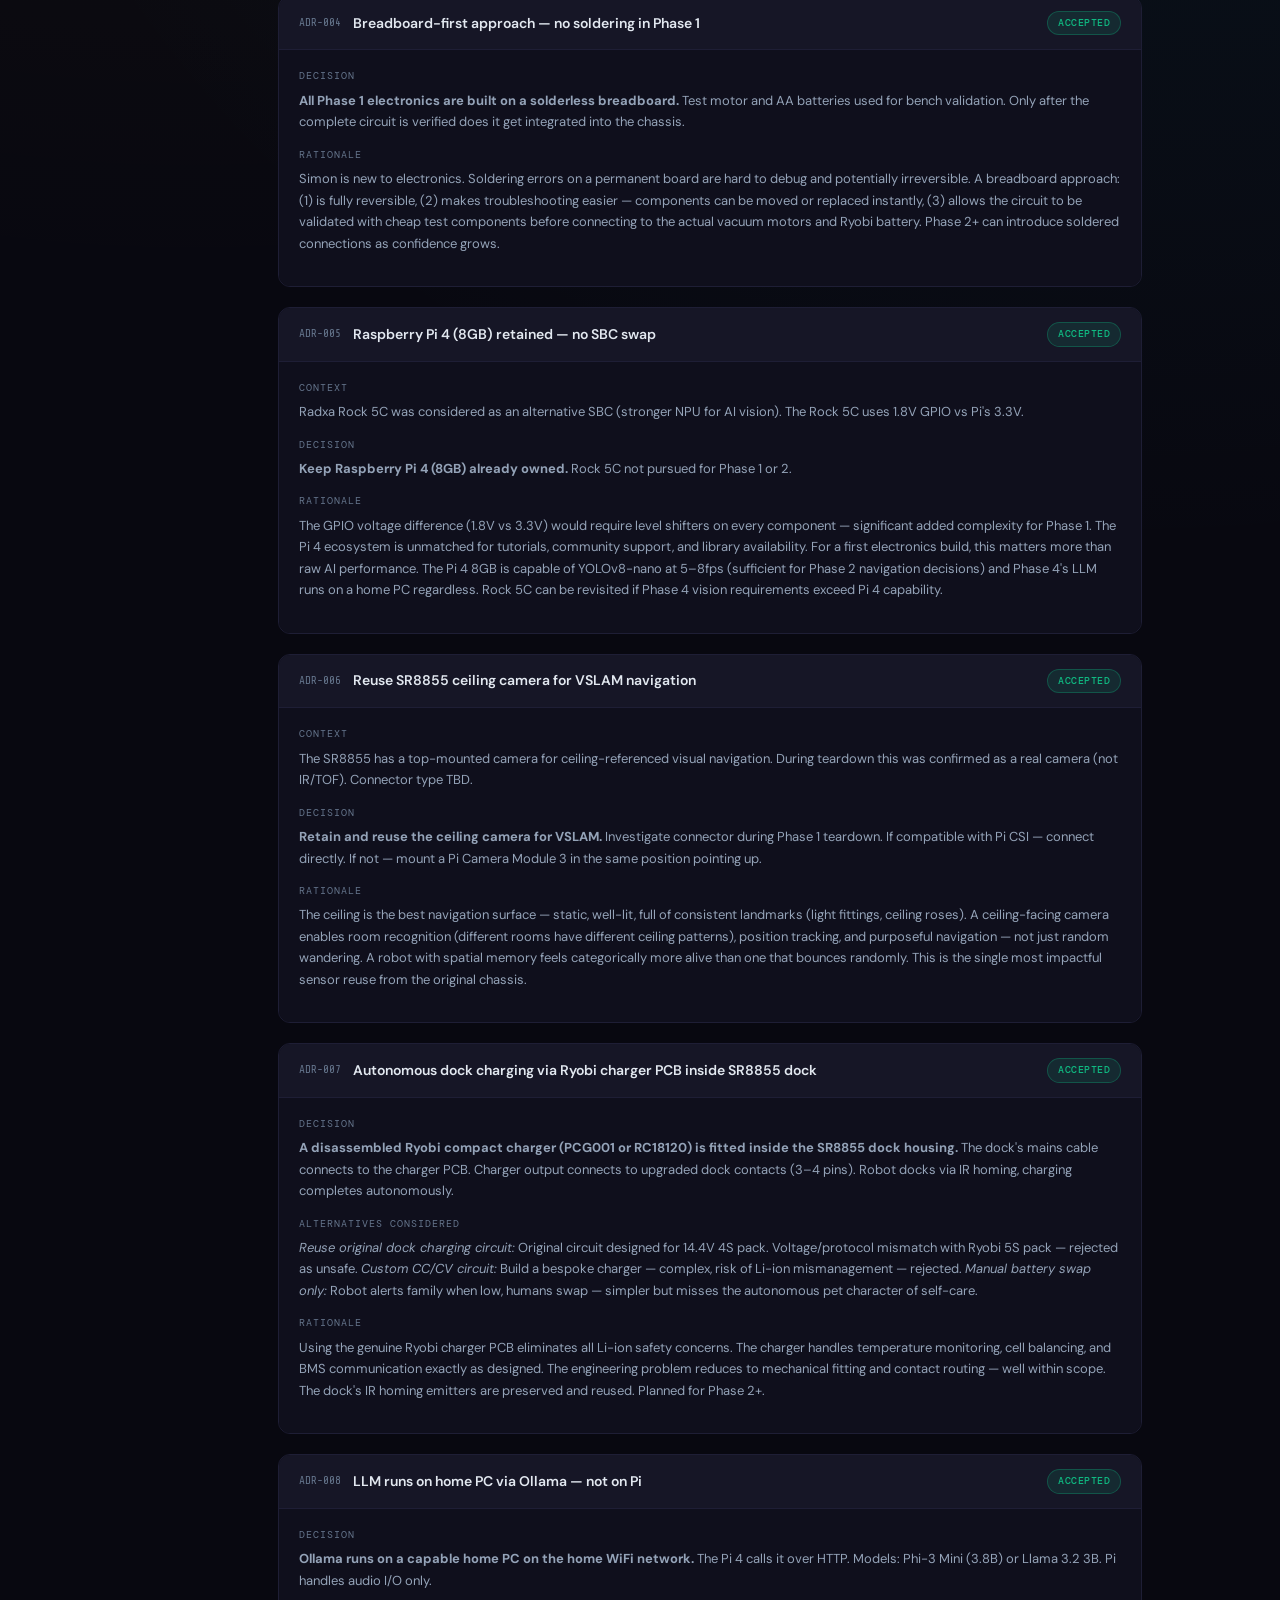
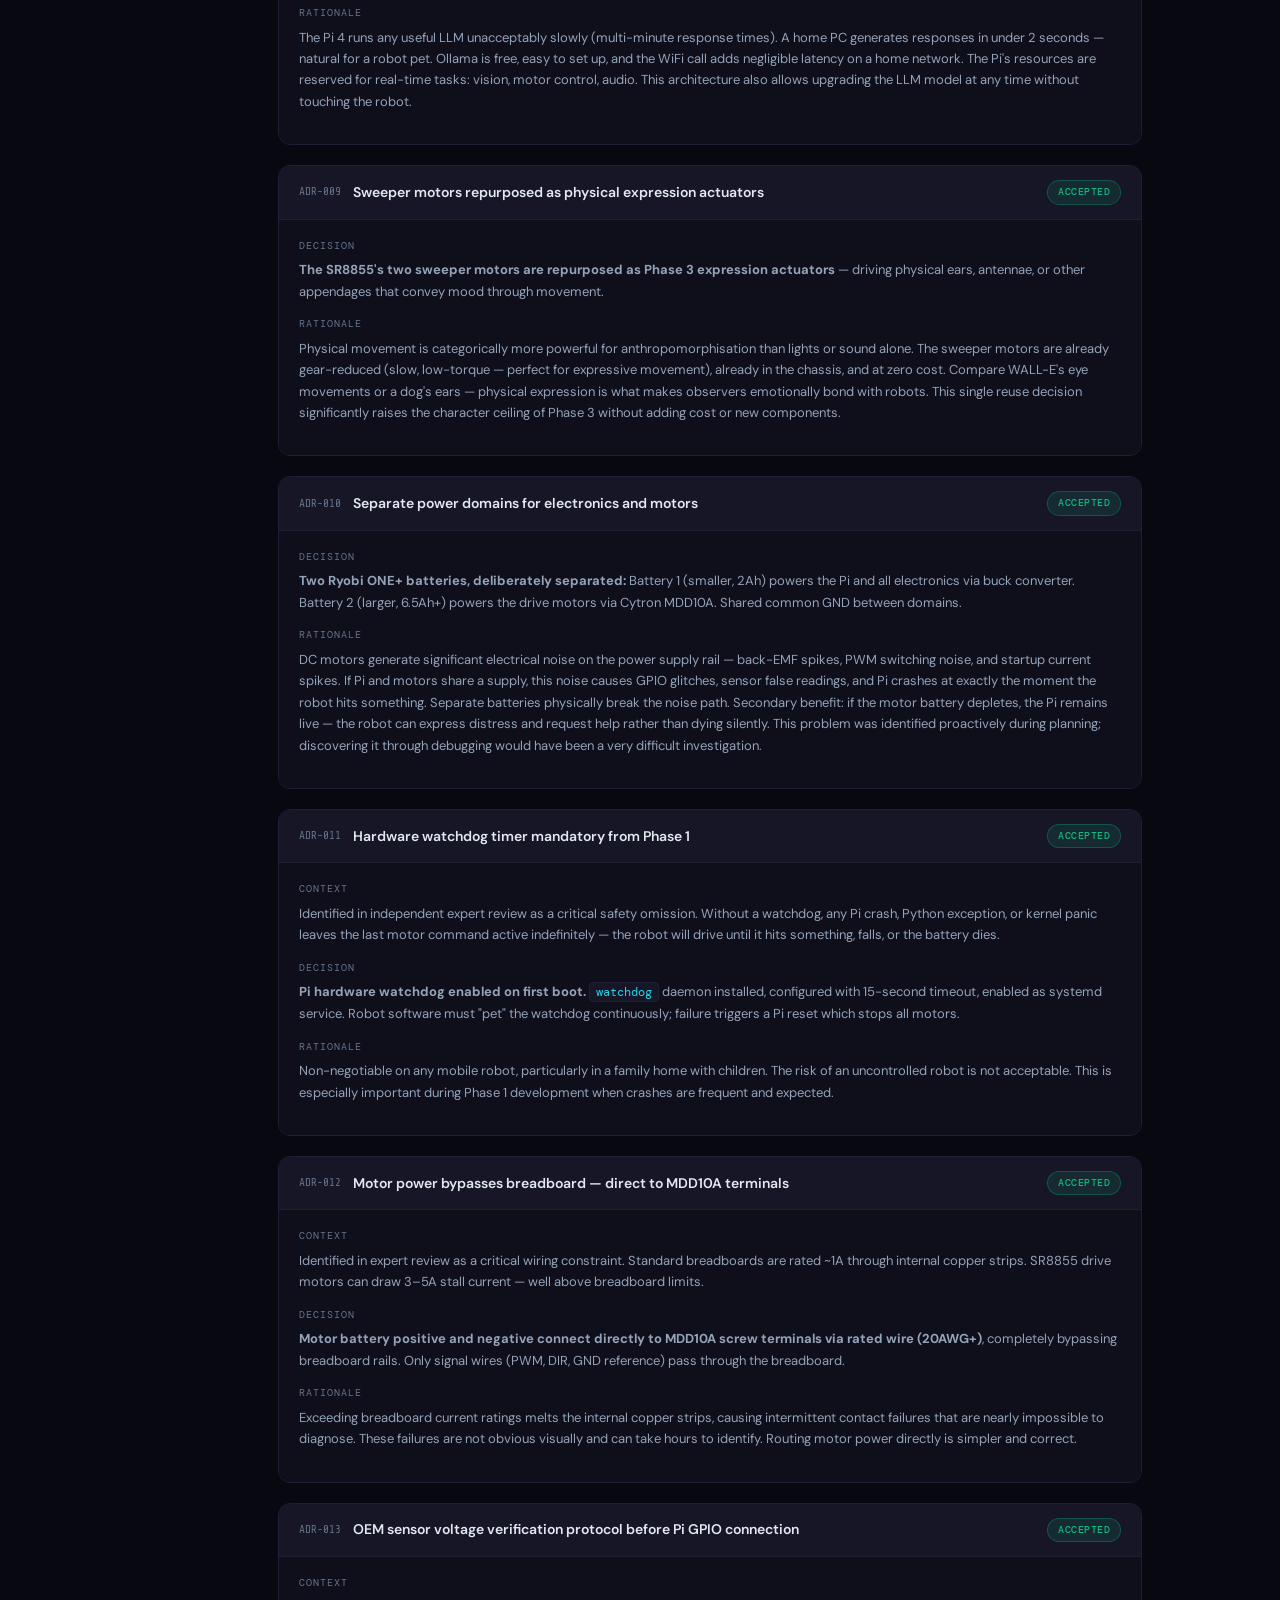
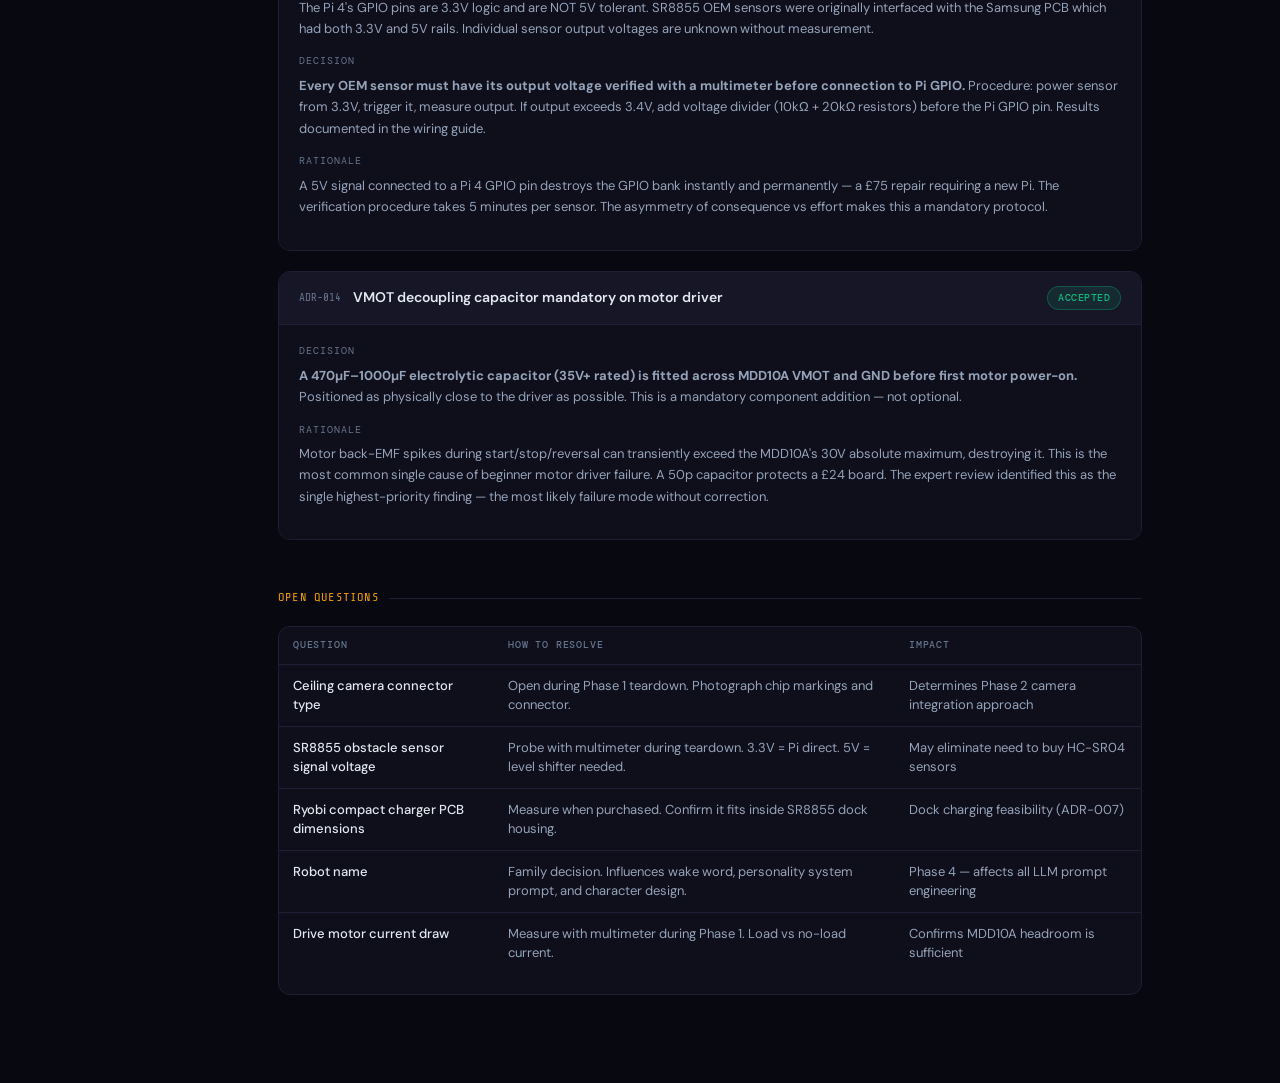
==== commit 8ff45005: "Update blog content and add expert-review page Co-Authored-By: Claude Sonnet 4.6 <noreply@anthropic." ====
--- a/blog/decisions.html
+++ b/blog/decisions.html
@@ -1,10 +1,10 @@
-﻿<!DOCTYPE html>
+<!DOCTYPE html>
 <html lang="en">
 <head>
 <meta charset="UTF-8">
 <meta name="viewport" content="width=device-width, initial-scale=1.0">
 <title>Robot Pet Project — Decision Log</title>
-<link rel="stylesheet" href="/styles.css">
+<link rel="stylesheet" href="styles.css">
 </head>
 <body>
 
@@ -16,13 +16,13 @@
   </div>
   <div class="sidebar-nav">
     <div class="nav-section">Navigation</div>
-    <a href="/index.html" class="nav-link"><span class="nav-icon">⌂</span> Overview</a>
-    <a href="/phases.html" class="nav-link"><span class="nav-icon">◈</span> Phases</a>
-    <a href="/hardware.html" class="nav-link"><span class="nav-icon">⚙</span> Hardware</a>
-    <a href="/power.html" class="nav-link"><span class="nav-icon">⚡</span> Power System</a>
-    <a href="/wiring.html" class="nav-link"><span class="nav-icon">⌁</span> Wiring</a>
-    <a href="/software.html" class="nav-link"><span class="nav-icon">◻</span> Software</a>
-    <a href="/decisions.html" class="nav-link active"><span class="nav-icon">✦</span> Decision Log</a>
+    <a href="index.html" class="nav-link"><span class="nav-icon">⌂</span> Overview</a>
+    <a href="phases.html" class="nav-link"><span class="nav-icon">◈</span> Phases</a>
+    <a href="hardware.html" class="nav-link"><span class="nav-icon">⚙</span> Hardware</a>
+    <a href="power.html" class="nav-link"><span class="nav-icon">⚡</span> Power System</a>
+    <a href="wiring.html" class="nav-link"><span class="nav-icon">⌁</span> Wiring</a>
+    <a href="software.html" class="nav-link"><span class="nav-icon">◻</span> Software</a>
+    <a href="decisions.html" class="nav-link active"><span class="nav-icon">✦</span> Decision Log</a>
   </div>
   <div class="sidebar-footer">
     <div class="status-pill"><span class="status-dot"></span> Phase 1 — Active</div>
@@ -182,6 +182,82 @@
           <p style="font-size:13px"><strong>The SR8855's two sweeper motors are repurposed as Phase 3 expression actuators</strong> — driving physical ears, antennae, or other appendages that convey mood through movement.</p>
           <div class="adr-section">Rationale</div>
           <p style="font-size:13px">Physical movement is categorically more powerful for anthropomorphisation than lights or sound alone. The sweeper motors are already gear-reduced (slow, low-torque — perfect for expressive movement), already in the chassis, and at zero cost. Compare WALL-E's eye movements or a dog's ears — physical expression is what makes observers emotionally bond with robots. This single reuse decision significantly raises the character ceiling of Phase 3 without adding cost or new components.</p>
+        </div>
+      </div>
+
+      <div class="adr">
+        <div class="adr-header">
+          <div class="adr-id">ADR-010</div>
+          <div class="adr-title">Separate power domains for electronics and motors</div>
+          <span class="badge badge-green">Accepted</span>
+        </div>
+        <div class="adr-body">
+          <div class="adr-section">Decision</div>
+          <p style="font-size:13px"><strong>Two Ryobi ONE+ batteries, deliberately separated:</strong> Battery 1 (smaller, 2Ah) powers the Pi and all electronics via buck converter. Battery 2 (larger, 6.5Ah+) powers the drive motors via Cytron MDD10A. Shared common GND between domains.</p>
+          <div class="adr-section">Rationale</div>
+          <p style="font-size:13px">DC motors generate significant electrical noise on the power supply rail — back-EMF spikes, PWM switching noise, and startup current spikes. If Pi and motors share a supply, this noise causes GPIO glitches, sensor false readings, and Pi crashes at exactly the moment the robot hits something. Separate batteries physically break the noise path. Secondary benefit: if the motor battery depletes, the Pi remains live — the robot can express distress and request help rather than dying silently. This problem was identified proactively during planning; discovering it through debugging would have been a very difficult investigation.</p>
+        </div>
+      </div>
+
+      <div class="adr">
+        <div class="adr-header">
+          <div class="adr-id">ADR-011</div>
+          <div class="adr-title">Hardware watchdog timer mandatory from Phase 1</div>
+          <span class="badge badge-green">Accepted</span>
+        </div>
+        <div class="adr-body">
+          <div class="adr-section">Context</div>
+          <p style="font-size:13px">Identified in independent expert review as a critical safety omission. Without a watchdog, any Pi crash, Python exception, or kernel panic leaves the last motor command active indefinitely — the robot will drive until it hits something, falls, or the battery dies.</p>
+          <div class="adr-section">Decision</div>
+          <p style="font-size:13px"><strong>Pi hardware watchdog enabled on first boot.</strong> <code>watchdog</code> daemon installed, configured with 15-second timeout, enabled as systemd service. Robot software must "pet" the watchdog continuously; failure triggers a Pi reset which stops all motors.</p>
+          <div class="adr-section">Rationale</div>
+          <p style="font-size:13px">Non-negotiable on any mobile robot, particularly in a family home with children. The risk of an uncontrolled robot is not acceptable. This is especially important during Phase 1 development when crashes are frequent and expected.</p>
+        </div>
+      </div>
+
+      <div class="adr">
+        <div class="adr-header">
+          <div class="adr-id">ADR-012</div>
+          <div class="adr-title">Motor power bypasses breadboard — direct to MDD10A terminals</div>
+          <span class="badge badge-green">Accepted</span>
+        </div>
+        <div class="adr-body">
+          <div class="adr-section">Context</div>
+          <p style="font-size:13px">Identified in expert review as a critical wiring constraint. Standard breadboards are rated ~1A through internal copper strips. SR8855 drive motors can draw 3–5A stall current — well above breadboard limits.</p>
+          <div class="adr-section">Decision</div>
+          <p style="font-size:13px"><strong>Motor battery positive and negative connect directly to MDD10A screw terminals via rated wire (20AWG+)</strong>, completely bypassing breadboard rails. Only signal wires (PWM, DIR, GND reference) pass through the breadboard.</p>
+          <div class="adr-section">Rationale</div>
+          <p style="font-size:13px">Exceeding breadboard current ratings melts the internal copper strips, causing intermittent contact failures that are nearly impossible to diagnose. These failures are not obvious visually and can take hours to identify. Routing motor power directly is simpler and correct.</p>
+        </div>
+      </div>
+
+      <div class="adr">
+        <div class="adr-header">
+          <div class="adr-id">ADR-013</div>
+          <div class="adr-title">OEM sensor voltage verification protocol before Pi GPIO connection</div>
+          <span class="badge badge-green">Accepted</span>
+        </div>
+        <div class="adr-body">
+          <div class="adr-section">Context</div>
+          <p style="font-size:13px">The Pi 4's GPIO pins are 3.3V logic and are NOT 5V tolerant. SR8855 OEM sensors were originally interfaced with the Samsung PCB which had both 3.3V and 5V rails. Individual sensor output voltages are unknown without measurement.</p>
+          <div class="adr-section">Decision</div>
+          <p style="font-size:13px"><strong>Every OEM sensor must have its output voltage verified with a multimeter before connection to Pi GPIO.</strong> Procedure: power sensor from 3.3V, trigger it, measure output. If output exceeds 3.4V, add voltage divider (10kΩ + 20kΩ resistors) before the Pi GPIO pin. Results documented in the wiring guide.</p>
+          <div class="adr-section">Rationale</div>
+          <p style="font-size:13px">A 5V signal connected to a Pi 4 GPIO pin destroys the GPIO bank instantly and permanently — a £75 repair requiring a new Pi. The verification procedure takes 5 minutes per sensor. The asymmetry of consequence vs effort makes this a mandatory protocol.</p>
+        </div>
+      </div>
+
+      <div class="adr">
+        <div class="adr-header">
+          <div class="adr-id">ADR-014</div>
+          <div class="adr-title">VMOT decoupling capacitor mandatory on motor driver</div>
+          <span class="badge badge-green">Accepted</span>
+        </div>
+        <div class="adr-body">
+          <div class="adr-section">Decision</div>
+          <p style="font-size:13px"><strong>A 470µF–1000µF electrolytic capacitor (35V+ rated) is fitted across MDD10A VMOT and GND before first motor power-on.</strong> Positioned as physically close to the driver as possible. This is a mandatory component addition — not optional.</p>
+          <div class="adr-section">Rationale</div>
+          <p style="font-size:13px">Motor back-EMF spikes during start/stop/reversal can transiently exceed the MDD10A's 30V absolute maximum, destroying it. This is the most common single cause of beginner motor driver failure. A 50p capacitor protects a £24 board. The expert review identified this as the single highest-priority finding — the most likely failure mode without correction.</p>
         </div>
       </div>
 
--- a/blog/styles.css
+++ b/blog/styles.css
@@ -0,0 +1,580 @@
+@import url('https://fonts.googleapis.com/css2?family=Share+Tech+Mono&family=DM+Sans:wght@300;400;500;600&family=DM+Mono:wght@400;500&display=swap');
+
+:root {
+  --bg: #080810;
+  --surface: #0F0F1C;
+  --surface2: #161626;
+  --surface3: #1C1C30;
+  --border: #1E1E35;
+  --border2: #2A2A45;
+  --amber: #F59E0B;
+  --amber-dim: #B45309;
+  --amber-glow: rgba(245,158,11,0.12);
+  --cyan: #22D3EE;
+  --cyan-dim: #0891B2;
+  --cyan-glow: rgba(34,211,238,0.10);
+  --green: #10B981;
+  --green-glow: rgba(16,185,129,0.12);
+  --purple: #A78BFA;
+  --red: #F87171;
+  --text: #E2E8F0;
+  --text2: #94A3B8;
+  --text3: #64748B;
+  --sidebar-w: 230px;
+  --font-mono: 'Share Tech Mono', monospace;
+  --font-body: 'DM Sans', sans-serif;
+  --font-code: 'DM Mono', monospace;
+}
+
+*, *::before, *::after { box-sizing: border-box; margin: 0; padding: 0; }
+
+html { scroll-behavior: smooth; }
+
+body {
+  font-family: var(--font-body);
+  background:
+    radial-gradient(circle at 15% 5%, rgba(245,158,11,0.08) 0%, transparent 28%),
+    radial-gradient(circle at 90% 15%, rgba(34,211,238,0.07) 0%, transparent 25%),
+    var(--bg);
+  color: var(--text);
+  min-height: 100vh;
+  display: flex;
+  font-size: 15px;
+  line-height: 1.65;
+}
+
+a { transition: color 0.2s ease, background-color 0.2s ease, border-color 0.2s ease; }
+
+:focus-visible {
+  outline: 2px solid var(--cyan);
+  outline-offset: 2px;
+}
+
+/* ─── SIDEBAR ─────────────────────────────────────────────── */
+.sidebar {
+  width: var(--sidebar-w);
+  min-height: 100vh;
+  background: var(--surface);
+  border-right: 1px solid var(--border);
+  position: fixed;
+  top: 0; left: 0;
+  display: flex;
+  flex-direction: column;
+  z-index: 100;
+  overflow: hidden;
+}
+
+.sidebar::before {
+  content: '';
+  position: absolute;
+  inset: 0;
+  background-image:
+    repeating-linear-gradient(0deg, transparent, transparent 24px, var(--border) 24px, var(--border) 25px),
+    repeating-linear-gradient(90deg, transparent, transparent 24px, var(--border) 24px, var(--border) 25px);
+  opacity: 0.25;
+  pointer-events: none;
+}
+
+.sidebar-logo {
+  padding: 24px 20px 20px;
+  border-bottom: 1px solid var(--border);
+  position: relative;
+  z-index: 1;
+}
+
+.logo-icon {
+  width: 38px; height: 38px;
+  background: var(--amber-glow);
+  border: 1px solid var(--amber-dim);
+  border-radius: 10px;
+  display: flex; align-items: center; justify-content: center;
+  font-size: 18px;
+  margin-bottom: 10px;
+}
+
+.logo-title {
+  font-family: var(--font-mono);
+  font-size: 12px;
+  color: var(--amber);
+  letter-spacing: 0.08em;
+  text-transform: uppercase;
+  line-height: 1.3;
+}
+
+.logo-sub {
+  font-size: 11px;
+  color: var(--text3);
+  margin-top: 3px;
+  font-family: var(--font-code);
+}
+
+.sidebar-nav {
+  flex: 1;
+  padding: 16px 0;
+  position: relative;
+  z-index: 1;
+}
+
+.nav-section {
+  font-family: var(--font-mono);
+  font-size: 9px;
+  color: var(--text3);
+  letter-spacing: 0.15em;
+  text-transform: uppercase;
+  padding: 12px 20px 6px;
+}
+
+.nav-link {
+  display: flex;
+  align-items: center;
+  gap: 10px;
+  padding: 9px 20px;
+  color: var(--text2);
+  text-decoration: none;
+  font-size: 13px;
+  font-weight: 500;
+  transition: all 0.15s;
+  border-left: 2px solid transparent;
+  position: relative;
+}
+
+.nav-link:hover {
+  color: var(--text);
+  background: var(--surface2);
+  border-left-color: var(--border2);
+}
+
+.nav-link.active {
+  color: var(--amber);
+  background: var(--amber-glow);
+  border-left-color: var(--amber);
+}
+
+.nav-icon {
+  width: 16px;
+  text-align: center;
+  font-size: 14px;
+  flex-shrink: 0;
+}
+
+.sidebar-footer {
+  padding: 16px 20px;
+  border-top: 1px solid var(--border);
+  position: relative;
+  z-index: 1;
+}
+
+.status-pill {
+  display: inline-flex;
+  align-items: center;
+  gap: 6px;
+  font-family: var(--font-code);
+  font-size: 10px;
+  color: var(--green);
+  background: var(--green-glow);
+  border: 1px solid rgba(16,185,129,0.3);
+  border-radius: 20px;
+  padding: 4px 10px;
+}
+
+.status-dot {
+  width: 6px; height: 6px;
+  border-radius: 50%;
+  background: var(--green);
+  animation: pulse 2s infinite;
+}
+
+@keyframes pulse {
+  0%, 100% { opacity: 1; }
+  50% { opacity: 0.4; }
+}
+
+/* ─── MAIN CONTENT ────────────────────────────────────────── */
+.main {
+  margin-left: var(--sidebar-w);
+  flex: 1;
+  min-width: 0;
+}
+
+.page-header {
+  padding: 48px 48px 32px;
+  border-bottom: 1px solid var(--border);
+  background: linear-gradient(180deg, var(--surface) 0%, transparent 100%);
+}
+
+.page-eyebrow {
+  font-family: var(--font-mono);
+  font-size: 11px;
+  color: var(--amber);
+  letter-spacing: 0.12em;
+  text-transform: uppercase;
+  margin-bottom: 10px;
+}
+
+.page-title {
+  font-family: var(--font-mono);
+  font-size: 32px;
+  color: var(--text);
+  line-height: 1.2;
+  margin-bottom: 10px;
+}
+
+.page-title span { color: var(--amber); }
+
+.page-desc {
+  font-size: 15px;
+  color: var(--text2);
+  max-width: 640px;
+  line-height: 1.7;
+}
+
+.content {
+  padding: 40px 48px;
+  max-width: 960px;
+}
+
+/* ─── COMPONENTS ──────────────────────────────────────────── */
+.section { margin-bottom: 48px; }
+
+.section-title {
+  font-family: var(--font-mono);
+  font-size: 12px;
+  color: var(--amber);
+  letter-spacing: 0.1em;
+  text-transform: uppercase;
+  margin-bottom: 18px;
+  display: flex;
+  align-items: center;
+  gap: 10px;
+}
+
+.section-title::after {
+  content: '';
+  flex: 1;
+  height: 1px;
+  background: var(--border);
+}
+
+h2 {
+  font-family: var(--font-mono);
+  font-size: 18px;
+  color: var(--text);
+  margin-bottom: 12px;
+}
+
+h3 {
+  font-size: 15px;
+  font-weight: 600;
+  color: var(--text);
+  margin-bottom: 8px;
+}
+
+p { color: var(--text2); margin-bottom: 14px; }
+
+.card {
+  background: var(--surface);
+  border: 1px solid var(--border);
+  border-radius: 12px;
+  padding: 24px;
+  margin-bottom: 14px;
+  transition: border-color 0.2s ease, transform 0.2s ease, box-shadow 0.2s ease;
+}
+
+.card:hover {
+  border-color: var(--border2);
+  transform: translateY(-2px);
+  box-shadow: 0 8px 20px rgba(0, 0, 0, 0.18);
+}
+
+.card-amber {
+  border-color: rgba(245,158,11,0.25);
+  background: linear-gradient(135deg, var(--surface) 0%, rgba(245,158,11,0.04) 100%);
+}
+
+.card-cyan {
+  border-color: rgba(34,211,238,0.2);
+  background: linear-gradient(135deg, var(--surface) 0%, rgba(34,211,238,0.04) 100%);
+}
+
+.card-green {
+  border-color: rgba(16,185,129,0.2);
+  background: linear-gradient(135deg, var(--surface) 0%, rgba(16,185,129,0.04) 100%);
+}
+
+.grid-2 { display: grid; grid-template-columns: 1fr 1fr; gap: 14px; }
+.grid-3 { display: grid; grid-template-columns: 1fr 1fr 1fr; gap: 14px; }
+
+.badge {
+  display: inline-flex;
+  align-items: center;
+  gap: 5px;
+  font-family: var(--font-code);
+  font-size: 10px;
+  font-weight: 500;
+  padding: 3px 10px;
+  border-radius: 20px;
+  text-transform: uppercase;
+  letter-spacing: 0.05em;
+}
+
+.badge-amber { background: rgba(245,158,11,0.15); color: var(--amber); border: 1px solid rgba(245,158,11,0.3); }
+.badge-green { background: rgba(16,185,129,0.12); color: var(--green); border: 1px solid rgba(16,185,129,0.3); }
+.badge-cyan { background: rgba(34,211,238,0.10); color: var(--cyan); border: 1px solid rgba(34,211,238,0.25); }
+.badge-purple { background: rgba(167,139,250,0.12); color: var(--purple); border: 1px solid rgba(167,139,250,0.3); }
+.badge-gray { background: var(--surface2); color: var(--text3); border: 1px solid var(--border); }
+
+.tag { 
+  display: inline-block; 
+  font-family: var(--font-code); 
+  font-size: 11px; 
+  color: var(--cyan); 
+  background: var(--cyan-glow); 
+  border: 1px solid rgba(34,211,238,0.2); 
+  border-radius: 4px; 
+  padding: 1px 7px; 
+  margin: 2px;
+}
+
+/* Phase cards */
+.phase-card {
+  border: 1px solid var(--border);
+  border-radius: 12px;
+  overflow: hidden;
+  margin-bottom: 16px;
+}
+
+.phase-header {
+  padding: 18px 24px;
+  display: flex;
+  align-items: center;
+  gap: 16px;
+  border-bottom: 1px solid var(--border);
+}
+
+.phase-num {
+  font-family: var(--font-mono);
+  font-size: 28px;
+  font-weight: 400;
+  line-height: 1;
+  min-width: 36px;
+}
+
+.phase-1 .phase-num { color: var(--amber); }
+.phase-2 .phase-num { color: var(--cyan); }
+.phase-3 .phase-num { color: var(--purple); }
+.phase-4 .phase-num { color: var(--green); }
+
+.phase-meta { flex: 1; }
+.phase-name { font-weight: 600; font-size: 16px; margin-bottom: 3px; }
+.phase-tagline { font-size: 13px; color: var(--text2); }
+.phase-body { padding: 20px 24px; background: var(--surface); }
+
+/* Progress bar */
+.progress-wrap { margin: 10px 0; }
+.progress-label { font-size: 11px; color: var(--text3); font-family: var(--font-code); margin-bottom: 5px; display: flex; justify-content: space-between; }
+.progress-bar { height: 4px; background: var(--surface3); border-radius: 2px; overflow: hidden; }
+.progress-fill { height: 100%; border-radius: 2px; transition: width 0.6s ease; }
+.p1-fill { background: var(--amber); }
+.p2-fill { background: var(--cyan); }
+.p3-fill { background: var(--purple); }
+.p4-fill { background: var(--green); }
+
+/* Table */
+table { width: 100%; border-collapse: collapse; font-size: 13px; margin-bottom: 20px; }
+th { text-align: left; padding: 10px 14px; font-family: var(--font-code); font-size: 10px; font-weight: 500; color: var(--text3); text-transform: uppercase; letter-spacing: 0.08em; border-bottom: 1px solid var(--border); }
+td { padding: 11px 14px; border-bottom: 1px solid var(--border); color: var(--text2); vertical-align: top; line-height: 1.5; }
+td strong { color: var(--text); font-weight: 500; }
+tr:last-child td { border-bottom: none; }
+tr:hover td { background: var(--surface2); }
+.table-wrap { background: var(--surface); border: 1px solid var(--border); border-radius: 12px; overflow: hidden; margin-bottom: 20px; }
+
+/* Code blocks */
+pre {
+  background: var(--surface2);
+  border: 1px solid var(--border);
+  border-radius: 10px;
+  padding: 20px;
+  overflow-x: auto;
+  font-family: var(--font-code);
+  font-size: 13px;
+  line-height: 1.7;
+  color: var(--cyan);
+  margin-bottom: 20px;
+}
+
+code {
+  font-family: var(--font-code);
+  font-size: 12px;
+  color: var(--cyan);
+  background: var(--surface2);
+  border: 1px solid var(--border);
+  border-radius: 4px;
+  padding: 1px 6px;
+}
+
+/* Info boxes */
+.info-box {
+  border-left: 3px solid var(--amber);
+  background: var(--amber-glow);
+  border-radius: 0 8px 8px 0;
+  padding: 14px 18px;
+  font-size: 13px;
+  color: var(--text2);
+  margin-bottom: 18px;
+  line-height: 1.6;
+}
+.info-box strong { color: var(--amber); }
+
+.warn-box {
+  border-left: 3px solid var(--red);
+  background: rgba(248,113,113,0.07);
+  border-radius: 0 8px 8px 0;
+  padding: 14px 18px;
+  font-size: 13px;
+  color: var(--text2);
+  margin-bottom: 18px;
+}
+.warn-box strong { color: var(--red); }
+
+.tip-box {
+  border-left: 3px solid var(--green);
+  background: var(--green-glow);
+  border-radius: 0 8px 8px 0;
+  padding: 14px 18px;
+  font-size: 13px;
+  color: var(--text2);
+  margin-bottom: 18px;
+}
+.tip-box strong { color: var(--green); }
+
+/* Lists */
+ul.styled { list-style: none; padding: 0; }
+ul.styled li {
+  padding: 6px 0 6px 20px;
+  position: relative;
+  font-size: 13px;
+  color: var(--text2);
+  border-bottom: 1px solid var(--border);
+}
+ul.styled li:last-child { border-bottom: none; }
+ul.styled li::before { content: '›'; position: absolute; left: 0; color: var(--amber); font-size: 16px; line-height: 1.4; }
+
+/* Spec grid */
+.spec-grid { display: grid; grid-template-columns: auto 1fr; gap: 4px 16px; font-size: 13px; }
+.spec-key { color: var(--text3); font-family: var(--font-code); font-size: 11px; padding: 4px 0; white-space: nowrap; }
+.spec-val { color: var(--text2); padding: 4px 0; }
+.spec-val strong { color: var(--text); }
+
+/* Flow diagram */
+.flow {
+  display: flex;
+  align-items: center;
+  gap: 8px;
+  flex-wrap: wrap;
+  padding: 16px;
+  background: var(--surface2);
+  border: 1px solid var(--border);
+  border-radius: 10px;
+  margin-bottom: 16px;
+  font-family: var(--font-code);
+  font-size: 12px;
+}
+
+.flow-box {
+  padding: 6px 12px;
+  border-radius: 6px;
+  border: 1px solid;
+  white-space: nowrap;
+}
+
+.fb-bat { background: rgba(245,158,11,0.1); border-color: rgba(245,158,11,0.4); color: var(--amber); }
+.fb-pi { background: rgba(16,185,129,0.1); border-color: rgba(16,185,129,0.3); color: var(--green); }
+.fb-driver { background: rgba(34,211,238,0.08); border-color: rgba(34,211,238,0.3); color: var(--cyan); }
+.fb-motor { background: rgba(167,139,250,0.1); border-color: rgba(167,139,250,0.3); color: var(--purple); }
+.fb-buck { background: var(--surface3); border-color: var(--border2); color: var(--text2); }
+
+.flow-arr { color: var(--text3); font-size: 16px; }
+
+/* ADR cards for decisions */
+.adr {
+  border: 1px solid var(--border);
+  border-radius: 12px;
+  overflow: hidden;
+  margin-bottom: 20px;
+}
+.adr-header {
+  padding: 14px 20px;
+  background: var(--surface2);
+  border-bottom: 1px solid var(--border);
+  display: flex;
+  align-items: center;
+  gap: 12px;
+}
+.adr-id { font-family: var(--font-mono); font-size: 11px; color: var(--text3); }
+.adr-title { font-weight: 600; font-size: 14px; flex: 1; }
+.adr-body { padding: 18px 20px; background: var(--surface); }
+.adr-section { font-family: var(--font-code); font-size: 10px; text-transform: uppercase; letter-spacing: 0.1em; color: var(--text3); margin: 12px 0 5px; }
+.adr-section:first-child { margin-top: 0; }
+
+/* Responsive */
+@media (max-width: 768px) {
+  body { display: block; }
+  .sidebar {
+    width: 100%;
+    min-height: 0;
+    position: sticky;
+    top: 0;
+    left: 0;
+    border-right: 0;
+    border-bottom: 1px solid var(--border);
+    overflow: visible;
+    backdrop-filter: blur(10px);
+    background: rgba(15,15,28,0.96);
+  }
+  .sidebar::before { display: none; }
+  .sidebar-logo,
+  .sidebar-footer,
+  .nav-section { display: none; }
+  .sidebar-nav {
+    padding: 10px 12px;
+    display: flex;
+    gap: 8px;
+    overflow-x: auto;
+    scrollbar-width: thin;
+  }
+  .nav-link {
+    border: 1px solid var(--border);
+    border-left: 1px solid var(--border);
+    border-radius: 999px;
+    white-space: nowrap;
+    padding: 8px 12px;
+    font-size: 12px;
+    flex: 0 0 auto;
+  }
+  .nav-link:hover {
+    border-left-color: var(--border);
+    border-color: var(--border2);
+  }
+  .nav-link.active {
+    border-color: rgba(245,158,11,0.45);
+  }
+  .main { margin-left: 0; }
+  .page-header, .content { padding: 24px; }
+  .page-title { font-size: 28px; }
+  .grid-2, .grid-3 { grid-template-columns: 1fr; }
+}
+
+@media (prefers-reduced-motion: reduce) {
+  html { scroll-behavior: auto; }
+  *, *::before, *::after {
+    animation-duration: 0.01ms !important;
+    animation-iteration-count: 1 !important;
+    transition-duration: 0.01ms !important;
+  }
+}
+
+/* Scrollbar */
+::-webkit-scrollbar { width: 6px; }
+::-webkit-scrollbar-track { background: var(--bg); }
+::-webkit-scrollbar-thumb { background: var(--border2); border-radius: 3px; }
+::-webkit-scrollbar-thumb:hover { background: var(--text3); }
